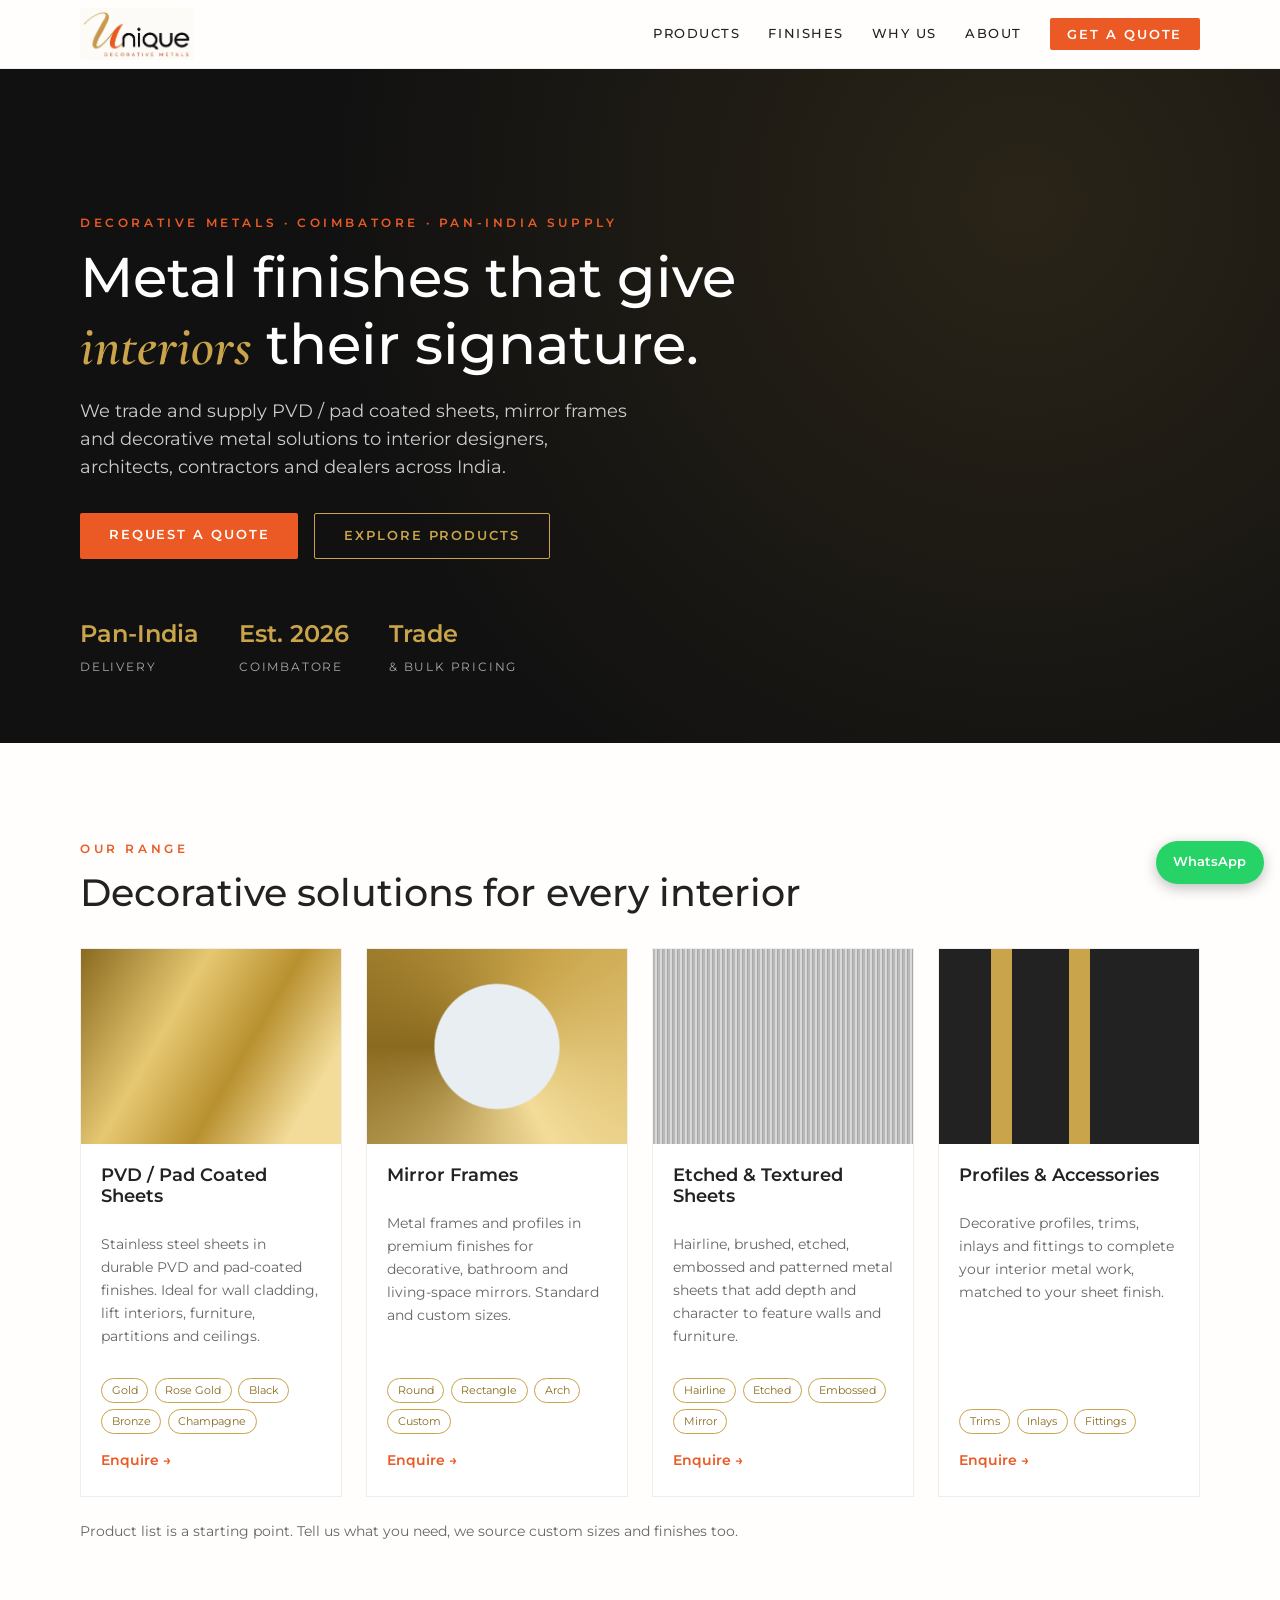
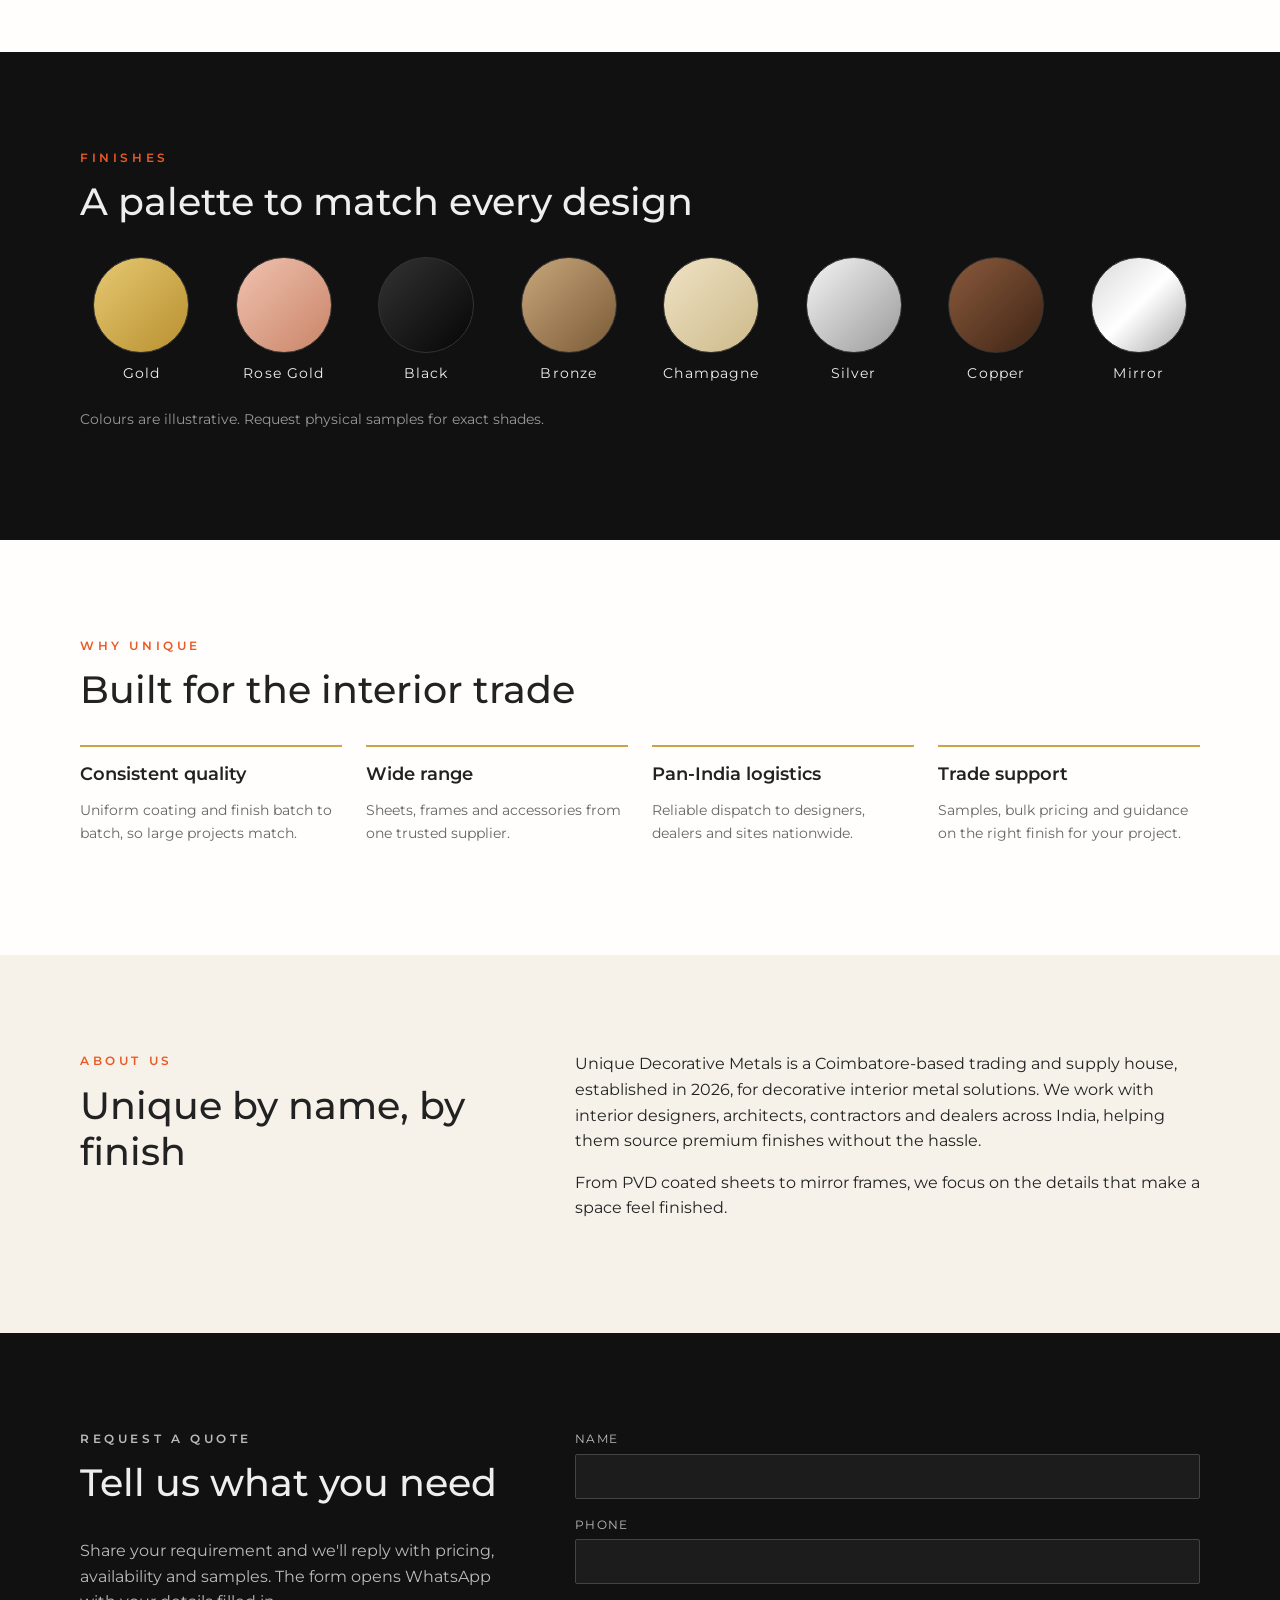
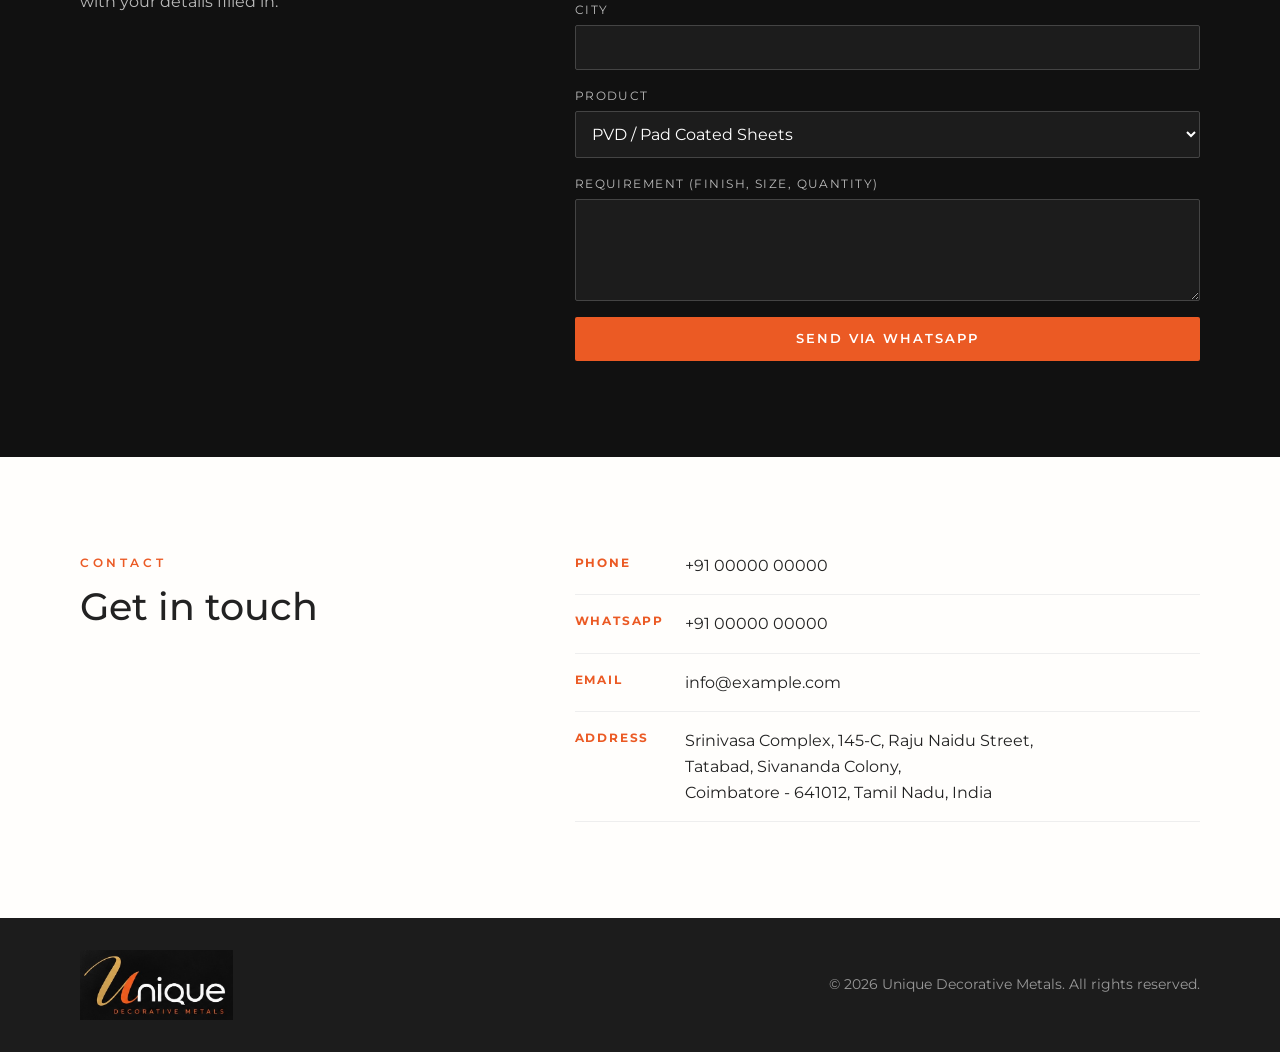
==== index.html @ f6d2cc9f "Add Unique Decorative Metals website (static HTML/CSS/JS) Brand-styled landing site with product cat" ====
<!doctype html>
<html lang="en">
<head>
<meta charset="utf-8">
<meta name="viewport" content="width=device-width, initial-scale=1">
<title>Unique Decorative Metals | PVD Coated Sheets, Mirror Frames &amp; Interior Metal Solutions</title>
<meta name="description" content="Unique Decorative Metals trades and supplies decorative interior metal solutions across India: PVD / pad coated stainless steel sheets, mirror frames and more for interior designers, architects and contractors.">
<link rel="preconnect" href="https://fonts.googleapis.com">
<link rel="preconnect" href="https://fonts.gstatic.com" crossorigin>
<link href="https://fonts.googleapis.com/css2?family=Montserrat:wght@400;500;600;700&family=Cormorant+Garamond:ital,wght@0,500;0,600;1,500&display=swap" rel="stylesheet">
<link rel="stylesheet" href="styles.css">
</head>
<body>

<header class="site-header">
  <div class="wrap nav">
    <a href="#top" class="brand" aria-label="Unique Decorative Metals home"><img src="assets/logo-light.jpg" alt="Unique Decorative Metals"></a>
    <button class="menu-btn" aria-label="Menu" aria-expanded="false" aria-controls="menu"><span></span><span></span><span></span></button>
    <nav id="menu" class="menu">
      <a href="#products">Products</a>
      <a href="#finishes">Finishes</a>
      <a href="#why">Why Us</a>
      <a href="#about">About</a>
      <a href="#contact" class="btn btn-sm">Get a Quote</a>
    </nav>
  </div>
</header>

<main id="top">
  <section class="hero">
    <div class="wrap hero-inner">
      <p class="eyebrow">Decorative Metals · Coimbatore · Pan-India Supply</p>
      <h1>Metal finishes that give <em>interiors</em> their signature.</h1>
      <p class="lead">We trade and supply PVD / pad coated sheets, mirror frames and decorative metal solutions to interior designers, architects, contractors and dealers across India.</p>
      <div class="cta-row">
        <a href="#enquiry" class="btn">Request a Quote</a>
        <a href="#products" class="btn btn-ghost">Explore Products</a>
      </div>
      <ul class="stats">
        <li><strong>Pan-India</strong><span>delivery</span></li>
        <li><strong>Est. 2026</strong><span>Coimbatore</span></li>
        <li><strong>Trade</strong><span>&amp; bulk pricing</span></li>
      </ul>
    </div>
  </section>

  <section id="products" class="section">
    <div class="wrap">
      <p class="eyebrow">Our Range</p>
      <h2>Decorative solutions for every interior</h2>
      <div class="grid cards">
        <article class="card">
          <div class="thumb t-gold" role="img" aria-label="Gold coated sheet"></div>
          <h3>PVD / Pad Coated Sheets</h3>
          <p>Stainless steel sheets in durable PVD and pad-coated finishes. Ideal for wall cladding, lift interiors, furniture, partitions and ceilings.</p>
          <ul class="tags"><li>Gold</li><li>Rose Gold</li><li>Black</li><li>Bronze</li><li>Champagne</li></ul>
          <a href="#enquiry" data-product="PVD / Pad Coated Sheets" class="link">Enquire →</a>
        </article>
        <article class="card">
          <div class="thumb t-mirror" role="img" aria-label="Mirror frame"></div>
          <h3>Mirror Frames</h3>
          <p>Metal frames and profiles in premium finishes for decorative, bathroom and living-space mirrors. Standard and custom sizes.</p>
          <ul class="tags"><li>Round</li><li>Rectangle</li><li>Arch</li><li>Custom</li></ul>
          <a href="#enquiry" data-product="Mirror Frames" class="link">Enquire →</a>
        </article>
        <article class="card">
          <div class="thumb t-brush" role="img" aria-label="Brushed metal"></div>
          <h3>Etched &amp; Textured Sheets</h3>
          <p>Hairline, brushed, etched, embossed and patterned metal sheets that add depth and character to feature walls and furniture.</p>
          <ul class="tags"><li>Hairline</li><li>Etched</li><li>Embossed</li><li>Mirror</li></ul>
          <a href="#enquiry" data-product="Etched & Textured Sheets" class="link">Enquire →</a>
        </article>
        <article class="card">
          <div class="thumb t-profile" role="img" aria-label="Decorative profiles"></div>
          <h3>Profiles &amp; Accessories</h3>
          <p>Decorative profiles, trims, inlays and fittings to complete your interior metal work, matched to your sheet finish.</p>
          <ul class="tags"><li>Trims</li><li>Inlays</li><li>Fittings</li></ul>
          <a href="#enquiry" data-product="Profiles & Accessories" class="link">Enquire →</a>
        </article>
      </div>
      <p class="note">Product list is a starting point. Tell us what you need, we source custom sizes and finishes too.</p>
    </div>
  </section>

  <section id="finishes" class="section dark">
    <div class="wrap">
      <p class="eyebrow">Finishes</p>
      <h2>A palette to match every design</h2>
      <div class="swatches">
        <div><i style="--c:linear-gradient(135deg,#e6c872,#b8902f)"></i>Gold</div>
        <div><i style="--c:linear-gradient(135deg,#f0c2b0,#c98467)"></i>Rose Gold</div>
        <div><i style="--c:linear-gradient(135deg,#333,#050505)"></i>Black</div>
        <div><i style="--c:linear-gradient(135deg,#c9a77c,#7a5a36)"></i>Bronze</div>
        <div><i style="--c:linear-gradient(135deg,#efe3c4,#cdb98a)"></i>Champagne</div>
        <div><i style="--c:linear-gradient(135deg,#f4f4f4,#9a9a9a)"></i>Silver</div>
        <div><i style="--c:linear-gradient(135deg,#8b5a3c,#3e2415)"></i>Copper</div>
        <div><i style="--c:linear-gradient(135deg,#d9d9d9,#fff,#a8a8a8)"></i>Mirror</div>
      </div>
      <p class="note">Colours are illustrative. Request physical samples for exact shades.</p>
    </div>
  </section>

  <section id="why" class="section">
    <div class="wrap">
      <p class="eyebrow">Why Unique</p>
      <h2>Built for the interior trade</h2>
      <div class="grid feats">
        <div><h3>Consistent quality</h3><p>Uniform coating and finish batch to batch, so large projects match.</p></div>
        <div><h3>Wide range</h3><p>Sheets, frames and accessories from one trusted supplier.</p></div>
        <div><h3>Pan-India logistics</h3><p>Reliable dispatch to designers, dealers and sites nationwide.</p></div>
        <div><h3>Trade support</h3><p>Samples, bulk pricing and guidance on the right finish for your project.</p></div>
      </div>
    </div>
  </section>

  <section id="about" class="section alt">
    <div class="wrap about">
      <div>
        <p class="eyebrow">About Us</p>
        <h2>Unique by name, by finish</h2>
      </div>
      <div>
        <p>Unique Decorative Metals is a Coimbatore-based trading and supply house, established in 2026, for decorative interior metal solutions. We work with interior designers, architects, contractors and dealers across India, helping them source premium finishes without the hassle.</p>
        <p>From PVD coated sheets to mirror frames, we focus on the details that make a space feel finished.</p>
      </div>
    </div>
  </section>

  <section id="enquiry" class="section dark">
    <div class="wrap enquiry">
      <div>
        <p class="eyebrow">Request a Quote</p>
        <h2>Tell us what you need</h2>
        <p>Share your requirement and we'll reply with pricing, availability and samples. The form opens WhatsApp with your details filled in.</p>
      </div>
      <form id="enquiry-form" novalidate>
        <label>Name<input name="name" required autocomplete="name"></label>
        <label>Phone<input name="phone" type="tel" required autocomplete="tel"></label>
        <label>City<input name="city" autocomplete="address-level2"></label>
        <label>Product
          <select name="product">
            <option>PVD / Pad Coated Sheets</option>
            <option>Mirror Frames</option>
            <option>Etched &amp; Textured Sheets</option>
            <option>Profiles &amp; Accessories</option>
            <option>Other</option>
          </select>
        </label>
        <label>Requirement (finish, size, quantity)<textarea name="msg" rows="4"></textarea></label>
        <button class="btn" type="submit">Send via WhatsApp</button>
        <p class="form-err" role="alert" hidden>Please enter your name and phone.</p>
      </form>
    </div>
  </section>

  <section id="contact" class="section">
    <div class="wrap contact">
      <div>
        <p class="eyebrow">Contact</p>
        <h2>Get in touch</h2>
      </div>
      <ul>
        <li><b>Phone</b><a href="tel:+910000000000">+91 00000 00000</a></li>
        <li><b>WhatsApp</b><a href="https://wa.me/910000000000">+91 00000 00000</a></li>
        <li><b>Email</b><a href="mailto:info@example.com">info@example.com</a></li>
        <li><b>Address</b><address>Srinivasa Complex, 145-C, Raju Naidu Street,<br>Tatabad, Sivananda Colony,<br>Coimbatore - 641012, Tamil Nadu, India</address></li>
      </ul>
    </div>
  </section>
</main>

<footer class="site-footer">
  <div class="wrap foot">
    <img src="assets/logo-dark.jpg" alt="Unique Decorative Metals">
    <p>© <span id="yr">2026</span> Unique Decorative Metals. All rights reserved.</p>
  </div>
</footer>

<a class="wa-float" href="https://wa.me/910000000000" aria-label="Chat on WhatsApp">WhatsApp</a>
<script src="script.js"></script>
</body>
</html>
---- styles.css ----
:root{--gold:#c9a44a;--orange:#eb5a24;--dark:#111;--white:#fff;--ink:#222;--muted:#666;--bg:#fffefc;--alt:#f6f2ea;--font:'Montserrat',system-ui,sans-serif}
*{box-sizing:border-box}
html{scroll-behavior:smooth;scroll-padding-top:80px}
body{margin:0;font-family:var(--font);color:var(--ink);background:var(--bg);line-height:1.6}
img{max-width:100%;display:block}
a{color:inherit}
.wrap{width:min(1120px,100% - 32px);margin-inline:auto}
.eyebrow{font-size:.75rem;letter-spacing:.3em;text-transform:uppercase;color:var(--orange);font-weight:600;margin:0 0 .75rem}
h1,h2,h3{line-height:1.2;margin:0 0 .75rem}
h1{font-size:clamp(2rem,5vw,3.5rem);font-weight:500}
h1 em{font-family:'Cormorant Garamond',serif;font-style:italic;color:var(--gold);font-weight:600}
h2{font-size:clamp(1.6rem,3.5vw,2.4rem);font-weight:500;margin-bottom:2rem}
h3{font-size:1.1rem;font-weight:600}
.section{padding:clamp(3rem,8vw,6rem) 0}
.section.alt{background:var(--alt)}
.section.dark{background:var(--dark);color:#eee}
.note{font-size:.85rem;color:var(--muted);margin-top:1.5rem}
.dark .note{color:#999}

.site-header{position:sticky;top:0;z-index:20;background:rgba(255,254,252,.96);backdrop-filter:blur(8px);border-bottom:1px solid #eee}
.nav{display:flex;align-items:center;justify-content:space-between;height:68px}
.brand img{height:52px;width:auto;mix-blend-mode:multiply}
.menu{display:flex;gap:1.75rem;align-items:center;font-size:.8rem;letter-spacing:.12em;text-transform:uppercase;font-weight:500}
.menu a{text-decoration:none}
.menu a:not(.btn):hover{color:var(--orange)}
.menu-btn{display:none;background:none;border:0;padding:8px;cursor:pointer}
.menu-btn span{display:block;width:24px;height:2px;background:var(--dark);margin:5px 0}

.btn{display:inline-block;background:var(--orange);color:#fff;padding:.9rem 1.8rem;border:0;border-radius:2px;font:600 .8rem var(--font);letter-spacing:.15em;text-transform:uppercase;text-decoration:none;cursor:pointer;transition:background .2s}
.btn:hover{background:#c94a18}
.btn-sm{padding:.55rem 1.1rem}
.btn-ghost{background:transparent;border:1px solid var(--gold);color:var(--gold)}
.btn-ghost:hover{background:var(--gold);color:var(--dark)}
.link{color:var(--orange);font-weight:600;font-size:.85rem;text-decoration:none}

.hero{background:radial-gradient(circle at 80% 20%,#2a2418,#111 60%);color:#fff;padding:clamp(4rem,12vw,9rem) 0 4rem}
.hero-inner{max-width:760px;margin-left:max(16px,calc((100% - 1120px)/2))}
.lead{font-size:1.1rem;color:#ccc;max-width:560px;margin:1rem 0 2rem}
.cta-row{display:flex;gap:1rem;flex-wrap:wrap}
.stats{list-style:none;padding:0;margin:3.5rem 0 0;display:flex;gap:2.5rem;flex-wrap:wrap}
.stats strong{display:block;font-size:1.5rem;color:var(--gold);font-weight:600}
.stats span{font-size:.75rem;letter-spacing:.15em;text-transform:uppercase;color:#aaa}

.grid{display:grid;gap:1.5rem}
.cards{grid-template-columns:repeat(auto-fit,minmax(240px,1fr))}
.card{background:#fff;border:1px solid #eee;display:flex;flex-direction:column;padding-bottom:1.5rem;transition:box-shadow .2s,transform .2s}
.card:hover{box-shadow:0 12px 30px rgba(0,0,0,.08);transform:translateY(-3px)}
.card h3,.card p,.card .tags,.card .link{margin-inline:1.25rem}
.card p{font-size:.9rem;color:var(--muted);flex:1}
.thumb{aspect-ratio:4/3;margin-bottom:1.25rem}
.t-gold{background:linear-gradient(120deg,#8a6a1f,#e6c872 35%,#b8902f 60%,#f3dc99 85%)}
.t-mirror{background:radial-gradient(circle at 50% 50%,#e8eef2 0 38%,transparent 39%),conic-gradient(from 30deg,#c9a44a,#f3dc99,#8a6a1f,#c9a44a)}
.t-brush{background:repeating-linear-gradient(90deg,#b9b9b9 0 2px,#d8d8d8 2px 4px,#a8a8a8 4px 5px)}
.t-profile{background:linear-gradient(90deg,#222 0 20%,#c9a44a 20% 28%,#222 28% 50%,#c9a44a 50% 58%,#222 58%)}
.tags{list-style:none;padding:0;display:flex;flex-wrap:wrap;gap:.4rem;margin-bottom:1rem}
.tags li{font-size:.7rem;border:1px solid var(--gold);color:#8a6a1f;padding:.15rem .6rem;border-radius:99px}

.swatches{display:grid;grid-template-columns:repeat(auto-fit,minmax(110px,1fr));gap:1.25rem;text-align:center;font-size:.85rem;letter-spacing:.08em}
.swatches i{display:block;aspect-ratio:1;border-radius:50%;background:var(--c);margin:0 auto .6rem;max-width:96px;border:1px solid #333}

.feats{grid-template-columns:repeat(auto-fit,minmax(220px,1fr))}
.feats div{border-top:2px solid var(--gold);padding-top:1rem}
.feats p{color:var(--muted);font-size:.9rem}

.about,.enquiry,.contact{display:grid;grid-template-columns:1fr 1.4fr;gap:3rem;align-items:start}
.about p{margin-top:0}
.enquiry p{color:#bbb}
form{display:grid;gap:1rem}
label{display:grid;gap:.35rem;font-size:.75rem;letter-spacing:.12em;text-transform:uppercase;color:#bbb}
input,select,textarea{font:400 1rem var(--font);padding:.75rem;background:#1c1c1c;border:1px solid #444;color:#fff;border-radius:2px;width:100%}
input:focus,select:focus,textarea:focus{outline:2px solid var(--gold);outline-offset:1px}
.form-err{color:#ff8a65;margin:0;font-size:.85rem}
.contact ul{list-style:none;padding:0;margin:0;display:grid;gap:1rem}
.contact li{display:grid;grid-template-columns:110px 1fr;border-bottom:1px solid #eee;padding-bottom:1rem}
.contact b{font-size:.75rem;letter-spacing:.15em;text-transform:uppercase;color:var(--orange)}
.contact a{text-decoration:none}

.site-footer{background:#1c1c1c;color:#999;padding:2rem 0;font-size:.85rem}
.foot{display:flex;align-items:center;justify-content:space-between;gap:1rem;flex-wrap:wrap}
.foot img{height:70px;width:auto}
.wa-float{position:fixed;right:16px;bottom:16px;background:#25d366;color:#fff;padding:.7rem 1.1rem;border-radius:99px;font-weight:600;font-size:.8rem;text-decoration:none;box-shadow:0 4px 14px rgba(0,0,0,.25);z-index:30}

@media(max-width:800px){
  .menu-btn{display:block}
  .menu{display:none;position:absolute;top:68px;left:0;right:0;background:#fffefc;flex-direction:column;padding:1.5rem;gap:1.25rem;border-bottom:1px solid #eee}
  .menu.open{display:flex}
  .about,.enquiry,.contact{grid-template-columns:1fr;gap:1.5rem}
  .hero-inner{margin-left:auto}
}

address{font-style:normal}
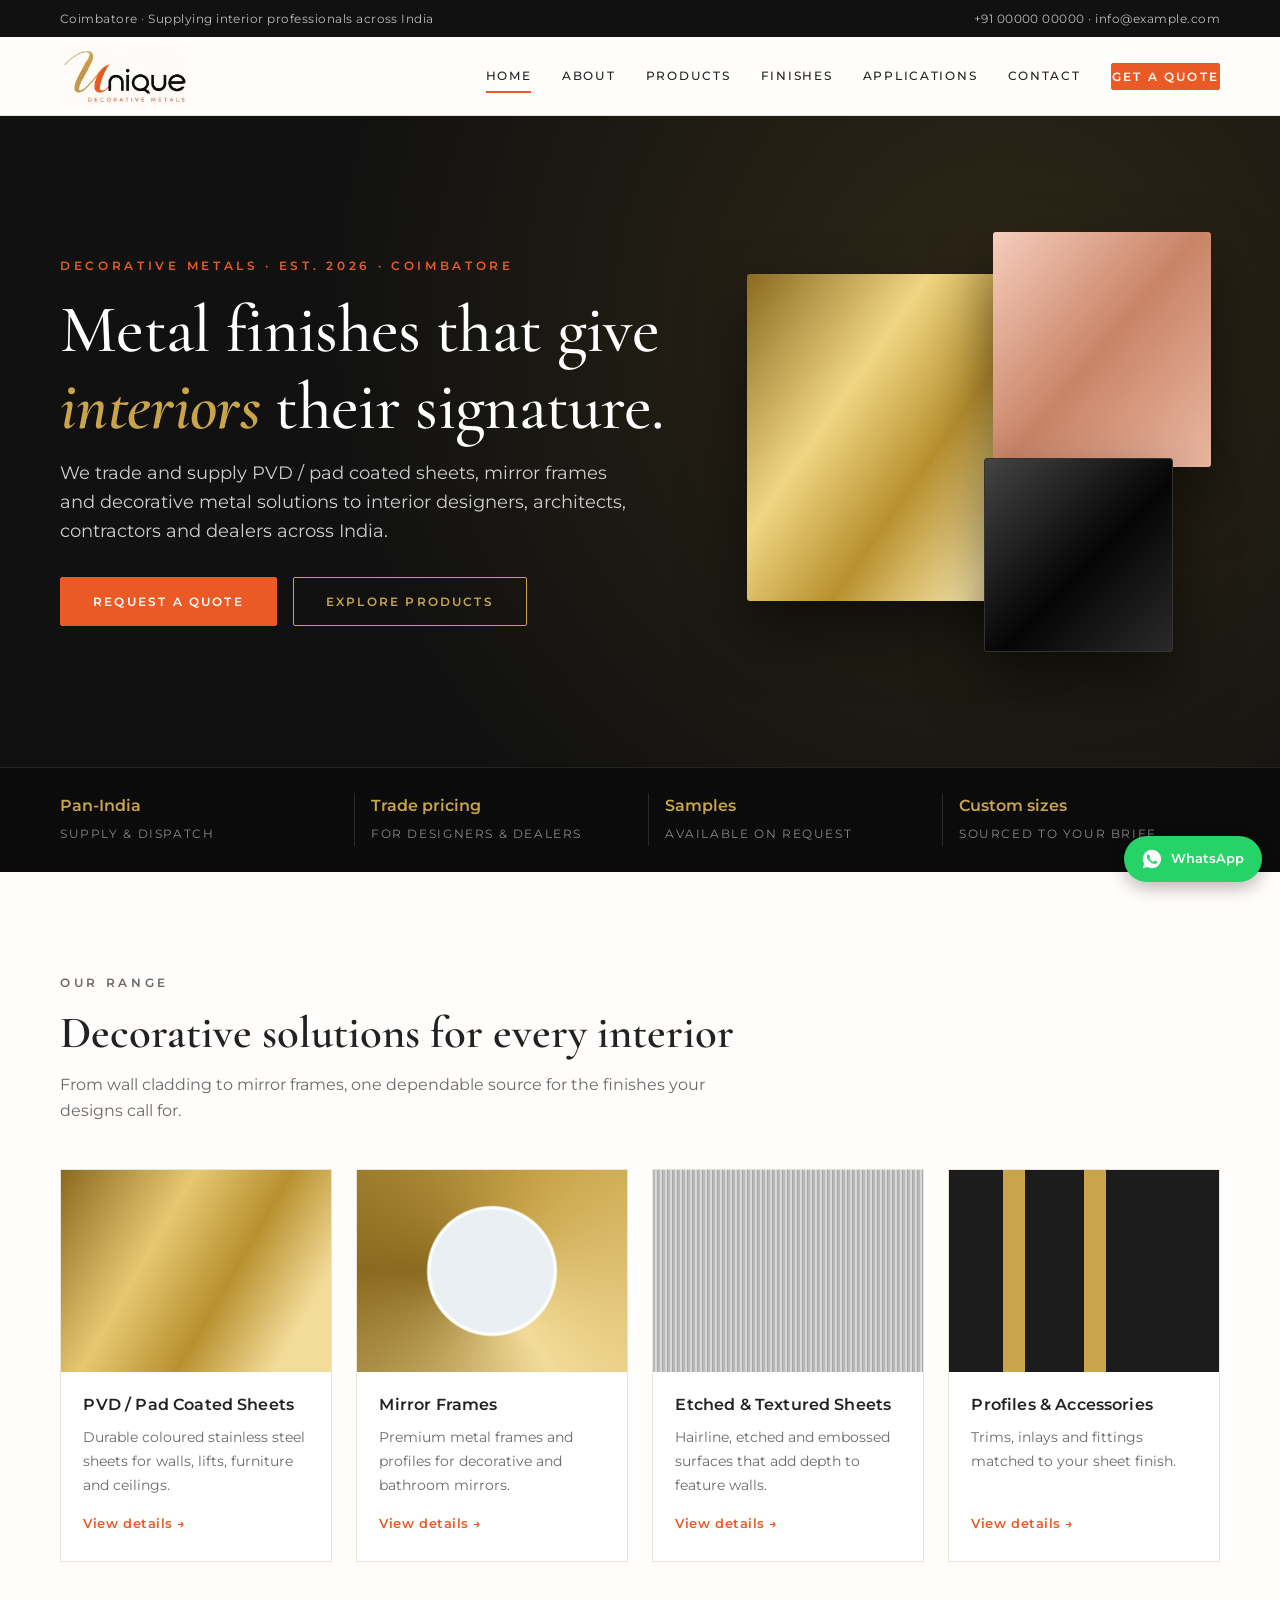
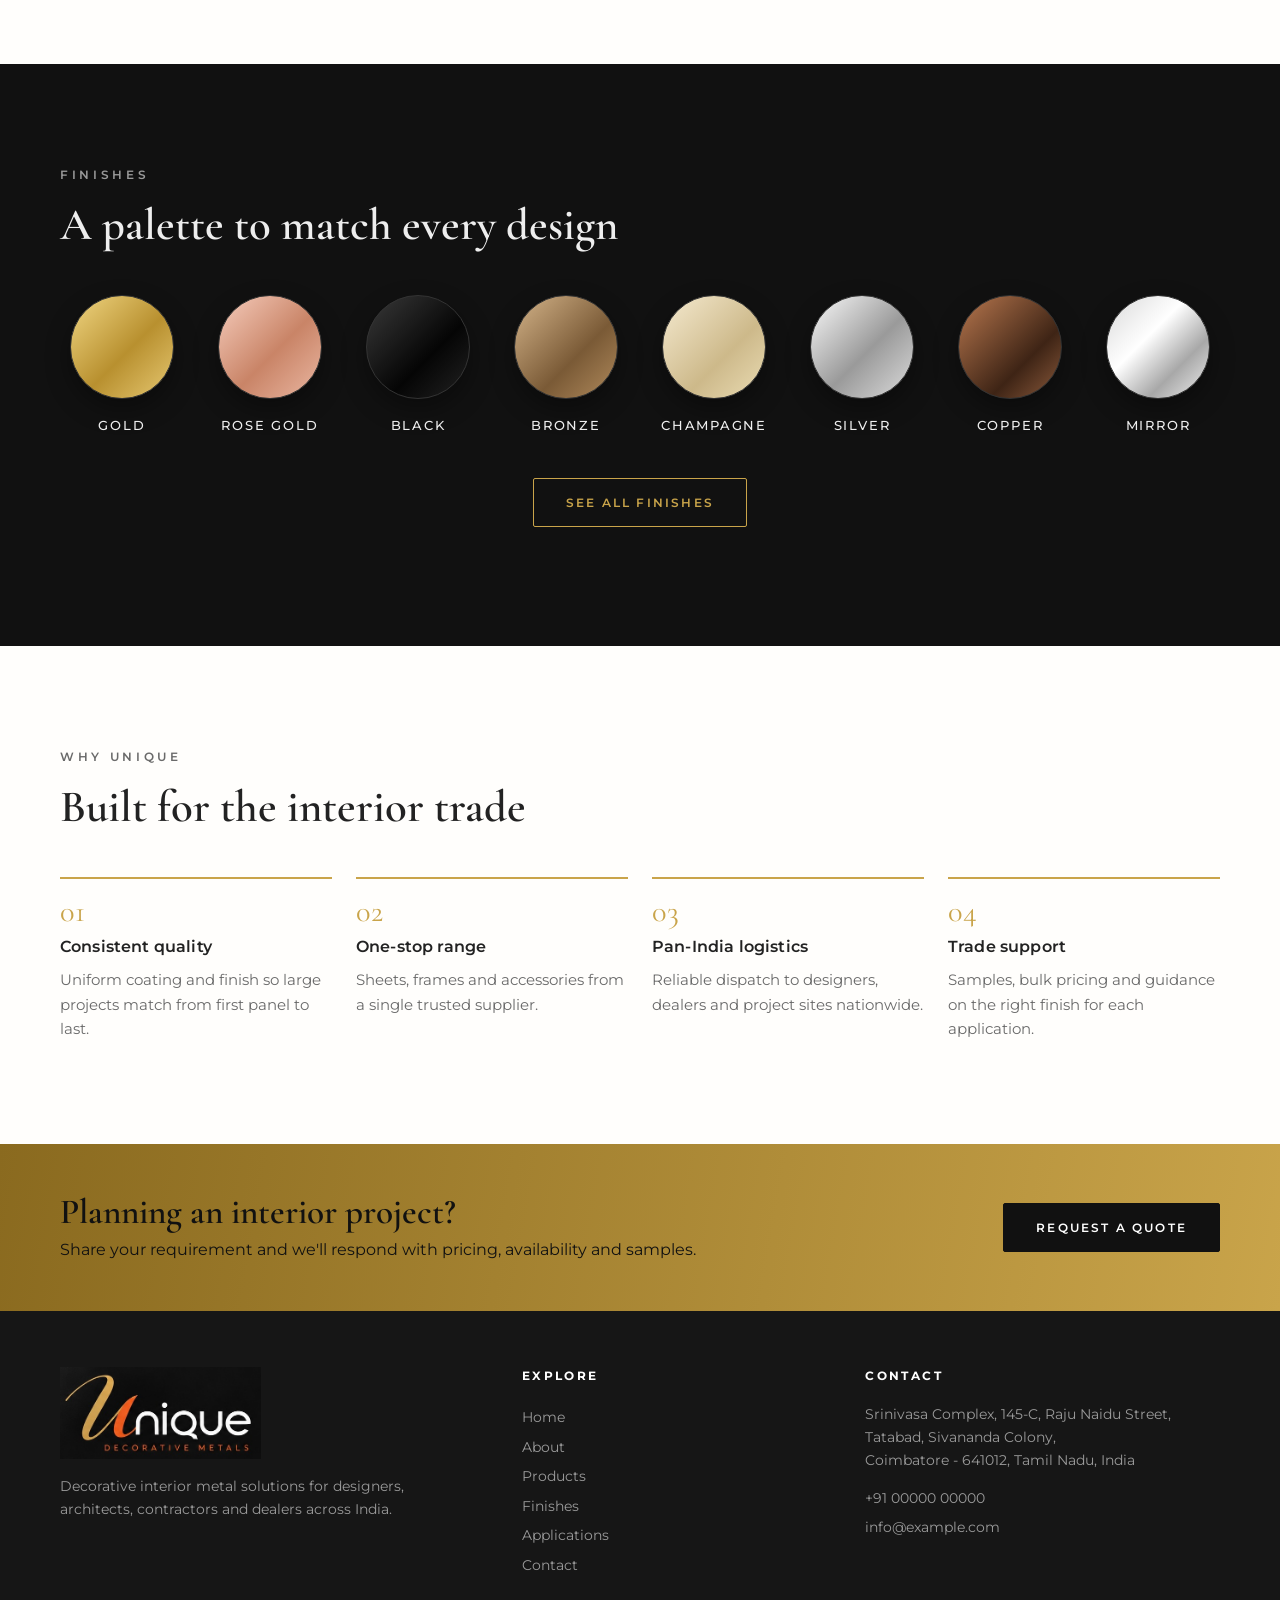
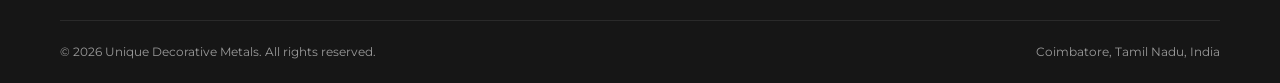
==== commit e15f43be: "Expand to six-page site: Home, About, Products, Finishes, Applications, Contact Shared design system" ====
--- a/index.html
+++ b/index.html
@@ -3,180 +3,71 @@
 <head>
 <meta charset="utf-8">
 <meta name="viewport" content="width=device-width, initial-scale=1">
-<title>Unique Decorative Metals | PVD Coated Sheets, Mirror Frames &amp; Interior Metal Solutions</title>
-<meta name="description" content="Unique Decorative Metals trades and supplies decorative interior metal solutions across India: PVD / pad coated stainless steel sheets, mirror frames and more for interior designers, architects and contractors.">
-<link rel="preconnect" href="https://fonts.googleapis.com">
-<link rel="preconnect" href="https://fonts.gstatic.com" crossorigin>
-<link href="https://fonts.googleapis.com/css2?family=Montserrat:wght@400;500;600;700&family=Cormorant+Garamond:ital,wght@0,500;0,600;1,500&display=swap" rel="stylesheet">
+<title>Unique Decorative Metals | PVD Coated Sheets, Mirror Frames, Interior Metals</title>
+<meta name="description" content="PVD / pad coated sheets, mirror frames and decorative interior metal solutions supplied across India from Coimbatore.">
+<meta name="theme-color" content="#111111">
+<link rel="canonical" href="https://techoholic1410.github.io/unique-metals-website/">
+<meta property="og:title" content="Unique Decorative Metals | PVD Coated Sheets, Mirror Frames, Interior Metals"><meta property="og:description" content="PVD / pad coated sheets, mirror frames and decorative interior metal solutions supplied across India from Coimbatore."><meta property="og:type" content="website"><meta property="og:image" content="https://techoholic1410.github.io/unique-metals-website/assets/logo-light.jpg">
+<link rel="icon" href="assets/favicon.svg" type="image/svg+xml">
+<link rel="preconnect" href="https://fonts.googleapis.com"><link rel="preconnect" href="https://fonts.gstatic.com" crossorigin>
+<link href="https://fonts.googleapis.com/css2?family=Montserrat:wght@400;500;600;700&family=Cormorant+Garamond:ital,wght@0,500;0,600;0,700;1,500;1,600&display=swap" rel="stylesheet">
 <link rel="stylesheet" href="styles.css">
+<script type="application/ld+json">{"@context":"https://schema.org","@type":"LocalBusiness","name":"Unique Decorative Metals","url":"https://techoholic1410.github.io/unique-metals-website/","foundingDate":"2026","description":"Trader and supplier of decorative interior metal solutions across India.","address":{"@type":"PostalAddress","streetAddress":"Srinivasa Complex, 145-C, Raju Naidu Street, Tatabad, Sivananda Colony","addressLocality":"Coimbatore","addressRegion":"Tamil Nadu","postalCode":"641012","addressCountry":"IN"}}</script>
 </head>
 <body>
+<a class="skip" href="#main">Skip to content</a>
+<div class="topbar"><div class="wrap"><span>Coimbatore · Supplying interior professionals across India</span><span><a href="tel:+910000000000">+91 00000 00000</a> · <a href="mailto:info@example.com">info@example.com</a></span></div></div>
+<header class="site-header"><div class="wrap nav">
+<a href="index.html" class="brand" aria-label="Unique Decorative Metals home"><img src="assets/logo-light.jpg" alt="Unique Decorative Metals" width="140" height="64"></a>
+<button class="menu-btn" aria-label="Menu" aria-expanded="false" aria-controls="menu"><span></span><span></span><span></span></button>
+<nav id="menu" class="menu" aria-label="Main"><a href="index.html" aria-current="page">Home</a><a href="about.html">About</a><a href="products.html">Products</a><a href="finishes.html">Finishes</a><a href="applications.html">Applications</a><a href="contact.html">Contact</a><a href="contact.html#enquiry" class="btn btn-sm">Get a Quote</a></nav>
+</div></header>
+<main id="main">
 
-<header class="site-header">
-  <div class="wrap nav">
-    <a href="#top" class="brand" aria-label="Unique Decorative Metals home"><img src="assets/logo-light.jpg" alt="Unique Decorative Metals"></a>
-    <button class="menu-btn" aria-label="Menu" aria-expanded="false" aria-controls="menu"><span></span><span></span><span></span></button>
-    <nav id="menu" class="menu">
-      <a href="#products">Products</a>
-      <a href="#finishes">Finishes</a>
-      <a href="#why">Why Us</a>
-      <a href="#about">About</a>
-      <a href="#contact" class="btn btn-sm">Get a Quote</a>
-    </nav>
-  </div>
-</header>
+<section class="hero"><div class="wrap hero-grid">
+<div><p class="eyebrow">Decorative Metals · Est. 2026 · Coimbatore</p>
+<h1>Metal finishes that give <em>interiors</em> their signature.</h1>
+<p class="lead">We trade and supply PVD / pad coated sheets, mirror frames and decorative metal solutions to interior designers, architects, contractors and dealers across India.</p>
+<div class="cta-row"><a href="contact.html#enquiry" class="btn">Request a Quote</a><a href="products.html" class="btn btn-ghost">Explore Products</a></div></div>
+<div class="hero-art" aria-hidden="true"><div class="panel p1"></div><div class="panel p2"></div><div class="panel p3"></div></div>
+</div></section>
 
-<main id="top">
-  <section class="hero">
-    <div class="wrap hero-inner">
-      <p class="eyebrow">Decorative Metals · Coimbatore · Pan-India Supply</p>
-      <h1>Metal finishes that give <em>interiors</em> their signature.</h1>
-      <p class="lead">We trade and supply PVD / pad coated sheets, mirror frames and decorative metal solutions to interior designers, architects, contractors and dealers across India.</p>
-      <div class="cta-row">
-        <a href="#enquiry" class="btn">Request a Quote</a>
-        <a href="#products" class="btn btn-ghost">Explore Products</a>
-      </div>
-      <ul class="stats">
-        <li><strong>Pan-India</strong><span>delivery</span></li>
-        <li><strong>Est. 2026</strong><span>Coimbatore</span></li>
-        <li><strong>Trade</strong><span>&amp; bulk pricing</span></li>
-      </ul>
-    </div>
-  </section>
+<section class="trust"><div class="wrap trust-grid">
+<div><b>Pan-India</b><span>Supply &amp; dispatch</span></div><div><b>Trade pricing</b><span>For designers &amp; dealers</span></div>
+<div><b>Samples</b><span>Available on request</span></div><div><b>Custom sizes</b><span>Sourced to your brief</span></div></div></section>
 
-  <section id="products" class="section">
-    <div class="wrap">
-      <p class="eyebrow">Our Range</p>
-      <h2>Decorative solutions for every interior</h2>
-      <div class="grid cards">
-        <article class="card">
-          <div class="thumb t-gold" role="img" aria-label="Gold coated sheet"></div>
-          <h3>PVD / Pad Coated Sheets</h3>
-          <p>Stainless steel sheets in durable PVD and pad-coated finishes. Ideal for wall cladding, lift interiors, furniture, partitions and ceilings.</p>
-          <ul class="tags"><li>Gold</li><li>Rose Gold</li><li>Black</li><li>Bronze</li><li>Champagne</li></ul>
-          <a href="#enquiry" data-product="PVD / Pad Coated Sheets" class="link">Enquire →</a>
-        </article>
-        <article class="card">
-          <div class="thumb t-mirror" role="img" aria-label="Mirror frame"></div>
-          <h3>Mirror Frames</h3>
-          <p>Metal frames and profiles in premium finishes for decorative, bathroom and living-space mirrors. Standard and custom sizes.</p>
-          <ul class="tags"><li>Round</li><li>Rectangle</li><li>Arch</li><li>Custom</li></ul>
-          <a href="#enquiry" data-product="Mirror Frames" class="link">Enquire →</a>
-        </article>
-        <article class="card">
-          <div class="thumb t-brush" role="img" aria-label="Brushed metal"></div>
-          <h3>Etched &amp; Textured Sheets</h3>
-          <p>Hairline, brushed, etched, embossed and patterned metal sheets that add depth and character to feature walls and furniture.</p>
-          <ul class="tags"><li>Hairline</li><li>Etched</li><li>Embossed</li><li>Mirror</li></ul>
-          <a href="#enquiry" data-product="Etched & Textured Sheets" class="link">Enquire →</a>
-        </article>
-        <article class="card">
-          <div class="thumb t-profile" role="img" aria-label="Decorative profiles"></div>
-          <h3>Profiles &amp; Accessories</h3>
-          <p>Decorative profiles, trims, inlays and fittings to complete your interior metal work, matched to your sheet finish.</p>
-          <ul class="tags"><li>Trims</li><li>Inlays</li><li>Fittings</li></ul>
-          <a href="#enquiry" data-product="Profiles & Accessories" class="link">Enquire →</a>
-        </article>
-      </div>
-      <p class="note">Product list is a starting point. Tell us what you need, we source custom sizes and finishes too.</p>
-    </div>
-  </section>
+<section class="section"><div class="wrap">
+<div class="sec-head"><p class="eyebrow">Our Range</p><h2>Decorative solutions for every interior</h2><p>From wall cladding to mirror frames, one dependable source for the finishes your designs call for.</p></div>
+<div class="grid cards">
+<article class="card"><div class="thumb t-gold" role="img" aria-label="Gold PVD coated sheet"></div><div class="card-body"><h3>PVD / Pad Coated Sheets</h3><p>Durable coloured stainless steel sheets for walls, lifts, furniture and ceilings.</p><a class="link" href="products.html#sheets">View details →</a></div></article>
+<article class="card"><div class="thumb t-mirror" role="img" aria-label="Metal mirror frame"></div><div class="card-body"><h3>Mirror Frames</h3><p>Premium metal frames and profiles for decorative and bathroom mirrors.</p><a class="link" href="products.html#frames">View details →</a></div></article>
+<article class="card"><div class="thumb t-brush" role="img" aria-label="Brushed metal texture"></div><div class="card-body"><h3>Etched &amp; Textured Sheets</h3><p>Hairline, etched and embossed surfaces that add depth to feature walls.</p><a class="link" href="products.html#textured">View details →</a></div></article>
+<article class="card"><div class="thumb t-profile" role="img" aria-label="Decorative profiles"></div><div class="card-body"><h3>Profiles &amp; Accessories</h3><p>Trims, inlays and fittings matched to your sheet finish.</p><a class="link" href="products.html#profiles">View details →</a></div></article>
+</div></div></section>
 
-  <section id="finishes" class="section dark">
-    <div class="wrap">
-      <p class="eyebrow">Finishes</p>
-      <h2>A palette to match every design</h2>
-      <div class="swatches">
-        <div><i style="--c:linear-gradient(135deg,#e6c872,#b8902f)"></i>Gold</div>
-        <div><i style="--c:linear-gradient(135deg,#f0c2b0,#c98467)"></i>Rose Gold</div>
-        <div><i style="--c:linear-gradient(135deg,#333,#050505)"></i>Black</div>
-        <div><i style="--c:linear-gradient(135deg,#c9a77c,#7a5a36)"></i>Bronze</div>
-        <div><i style="--c:linear-gradient(135deg,#efe3c4,#cdb98a)"></i>Champagne</div>
-        <div><i style="--c:linear-gradient(135deg,#f4f4f4,#9a9a9a)"></i>Silver</div>
-        <div><i style="--c:linear-gradient(135deg,#8b5a3c,#3e2415)"></i>Copper</div>
-        <div><i style="--c:linear-gradient(135deg,#d9d9d9,#fff,#a8a8a8)"></i>Mirror</div>
-      </div>
-      <p class="note">Colours are illustrative. Request physical samples for exact shades.</p>
-    </div>
-  </section>
+<section class="section dark"><div class="wrap">
+<div class="sec-head"><p class="eyebrow">Finishes</p><h2>A palette to match every design</h2></div>
+<div class="swatches"><div class="sw"><i style="--c:linear-gradient(135deg,#f0d683,#b8902f 55%,#e6c872)"></i><b>Gold</b></div><div class="sw"><i style="--c:linear-gradient(135deg,#f6cdbd,#c98467 55%,#eab7a2)"></i><b>Rose Gold</b></div><div class="sw"><i style="--c:linear-gradient(135deg,#3a3a3a,#050505 60%,#222)"></i><b>Black</b></div><div class="sw"><i style="--c:linear-gradient(135deg,#d4b48a,#7a5a36 60%,#b08a5c)"></i><b>Bronze</b></div><div class="sw"><i style="--c:linear-gradient(135deg,#f5ead0,#cdb98a 60%,#eadcb4)"></i><b>Champagne</b></div><div class="sw"><i style="--c:linear-gradient(135deg,#fafafa,#9a9a9a 55%,#dcdcdc)"></i><b>Silver</b></div><div class="sw"><i style="--c:linear-gradient(135deg,#b9784f,#3e2415 65%,#8b5a3c)"></i><b>Copper</b></div><div class="sw"><i style="--c:linear-gradient(135deg,#d9d9d9,#fff 40%,#a8a8a8 70%,#efefef)"></i><b>Mirror</b></div></div>
+<p class="center"><a class="btn btn-ghost" href="finishes.html">See all finishes</a></p>
+</div></section>
 
-  <section id="why" class="section">
-    <div class="wrap">
-      <p class="eyebrow">Why Unique</p>
-      <h2>Built for the interior trade</h2>
-      <div class="grid feats">
-        <div><h3>Consistent quality</h3><p>Uniform coating and finish batch to batch, so large projects match.</p></div>
-        <div><h3>Wide range</h3><p>Sheets, frames and accessories from one trusted supplier.</p></div>
-        <div><h3>Pan-India logistics</h3><p>Reliable dispatch to designers, dealers and sites nationwide.</p></div>
-        <div><h3>Trade support</h3><p>Samples, bulk pricing and guidance on the right finish for your project.</p></div>
-      </div>
-    </div>
-  </section>
+<section class="section"><div class="wrap">
+<div class="sec-head"><p class="eyebrow">Why Unique</p><h2>Built for the interior trade</h2></div>
+<div class="grid feats">
+<div class="feat"><span class="num">01</span><h3>Consistent quality</h3><p>Uniform coating and finish so large projects match from first panel to last.</p></div>
+<div class="feat"><span class="num">02</span><h3>One-stop range</h3><p>Sheets, frames and accessories from a single trusted supplier.</p></div>
+<div class="feat"><span class="num">03</span><h3>Pan-India logistics</h3><p>Reliable dispatch to designers, dealers and project sites nationwide.</p></div>
+<div class="feat"><span class="num">04</span><h3>Trade support</h3><p>Samples, bulk pricing and guidance on the right finish for each application.</p></div>
+</div></div></section>
 
-  <section id="about" class="section alt">
-    <div class="wrap about">
-      <div>
-        <p class="eyebrow">About Us</p>
-        <h2>Unique by name, by finish</h2>
-      </div>
-      <div>
-        <p>Unique Decorative Metals is a Coimbatore-based trading and supply house, established in 2026, for decorative interior metal solutions. We work with interior designers, architects, contractors and dealers across India, helping them source premium finishes without the hassle.</p>
-        <p>From PVD coated sheets to mirror frames, we focus on the details that make a space feel finished.</p>
-      </div>
-    </div>
-  </section>
-
-  <section id="enquiry" class="section dark">
-    <div class="wrap enquiry">
-      <div>
-        <p class="eyebrow">Request a Quote</p>
-        <h2>Tell us what you need</h2>
-        <p>Share your requirement and we'll reply with pricing, availability and samples. The form opens WhatsApp with your details filled in.</p>
-      </div>
-      <form id="enquiry-form" novalidate>
-        <label>Name<input name="name" required autocomplete="name"></label>
-        <label>Phone<input name="phone" type="tel" required autocomplete="tel"></label>
-        <label>City<input name="city" autocomplete="address-level2"></label>
-        <label>Product
-          <select name="product">
-            <option>PVD / Pad Coated Sheets</option>
-            <option>Mirror Frames</option>
-            <option>Etched &amp; Textured Sheets</option>
-            <option>Profiles &amp; Accessories</option>
-            <option>Other</option>
-          </select>
-        </label>
-        <label>Requirement (finish, size, quantity)<textarea name="msg" rows="4"></textarea></label>
-        <button class="btn" type="submit">Send via WhatsApp</button>
-        <p class="form-err" role="alert" hidden>Please enter your name and phone.</p>
-      </form>
-    </div>
-  </section>
-
-  <section id="contact" class="section">
-    <div class="wrap contact">
-      <div>
-        <p class="eyebrow">Contact</p>
-        <h2>Get in touch</h2>
-      </div>
-      <ul>
-        <li><b>Phone</b><a href="tel:+910000000000">+91 00000 00000</a></li>
-        <li><b>WhatsApp</b><a href="https://wa.me/910000000000">+91 00000 00000</a></li>
-        <li><b>Email</b><a href="mailto:info@example.com">info@example.com</a></li>
-        <li><b>Address</b><address>Srinivasa Complex, 145-C, Raju Naidu Street,<br>Tatabad, Sivananda Colony,<br>Coimbatore - 641012, Tamil Nadu, India</address></li>
-      </ul>
-    </div>
-  </section>
 </main>
-
-<footer class="site-footer">
-  <div class="wrap foot">
-    <img src="assets/logo-dark.jpg" alt="Unique Decorative Metals">
-    <p>© <span id="yr">2026</span> Unique Decorative Metals. All rights reserved.</p>
-  </div>
-</footer>
-
-<a class="wa-float" href="https://wa.me/910000000000" aria-label="Chat on WhatsApp">WhatsApp</a>
+<section class="cta-band"><div class="wrap"><div><h2>Planning an interior project?</h2><p>Share your requirement and we'll respond with pricing, availability and samples.</p></div><a class="btn" href="contact.html#enquiry">Request a Quote</a></div></section>
+<footer class="site-footer"><div class="wrap foot-grid">
+<div><img src="assets/logo-dark.jpg" alt="Unique Decorative Metals" width="200" height="92"><p>Decorative interior metal solutions for designers, architects, contractors and dealers across India.</p></div>
+<div><h4>Explore</h4><a href="index.html">Home</a><a href="about.html">About</a><a href="products.html">Products</a><a href="finishes.html">Finishes</a><a href="applications.html">Applications</a><a href="contact.html">Contact</a></div>
+<div><h4>Contact</h4><address>Srinivasa Complex, 145-C, Raju Naidu Street,<br>Tatabad, Sivananda Colony,<br>Coimbatore - 641012, Tamil Nadu, India</address><a href="tel:+910000000000">+91 00000 00000</a><a href="mailto:info@example.com">info@example.com</a></div>
+</div><div class="wrap legal"><span>© <span id="yr">2026</span> Unique Decorative Metals. All rights reserved.</span><span>Coimbatore, Tamil Nadu, India</span></div></footer>
+<a class="wa-float" href="https://wa.me/910000000000" aria-label="Chat on WhatsApp" target="_blank" rel="noopener"><svg viewBox="0 0 24 24" width="22" height="22" fill="currentColor" aria-hidden="true"><path d="M12 2a10 10 0 0 0-8.6 15.1L2 22l5-1.3A10 10 0 1 0 12 2zm5.2 14.1c-.2.6-1.3 1.2-1.8 1.2-.5.1-1 .2-3.3-.7-2.8-1.2-4.6-4-4.7-4.2-.1-.2-1.1-1.5-1.1-2.8s.7-2 1-2.3c.2-.3.5-.3.7-.3h.5c.2 0 .4 0 .6.5l.8 2c.1.2.1.3 0 .5l-.3.4-.4.5c-.1.1-.3.3-.1.6.2.3.8 1.3 1.8 2.1 1.2 1 2.2 1.3 2.5 1.5.3.1.5.1.6-.1l.9-1.1c.2-.3.4-.2.6-.1l1.9.9c.3.1.5.2.6.3.1.2.1.8-.1 1.4z"/></svg><span>WhatsApp</span></a>
 <script src="script.js"></script>
 </body>
 </html>
--- a/styles.css
+++ b/styles.css
@@ -1,91 +1,186 @@
-:root{--gold:#c9a44a;--orange:#eb5a24;--dark:#111;--white:#fff;--ink:#222;--muted:#666;--bg:#fffefc;--alt:#f6f2ea;--font:'Montserrat',system-ui,sans-serif}
+:root{--gold:#c9a44a;--gold-d:#8a6a1f;--orange:#eb5a24;--orange-d:#c94a18;--dark:#111;--ink:#222;--muted:#6a6a6a;--bg:#fffefc;--alt:#f6f2ea;--line:#e9e4d9;--font:'Montserrat',system-ui,sans-serif;--serif:'Cormorant Garamond',Georgia,serif}
 *{box-sizing:border-box}
-html{scroll-behavior:smooth;scroll-padding-top:80px}
-body{margin:0;font-family:var(--font);color:var(--ink);background:var(--bg);line-height:1.6}
-img{max-width:100%;display:block}
+html{scroll-behavior:smooth;scroll-padding-top:110px}
+body{margin:0;font-family:var(--font);color:var(--ink);background:var(--bg);line-height:1.65;-webkit-font-smoothing:antialiased}
+img{max-width:100%;height:auto;display:block}
 a{color:inherit}
-.wrap{width:min(1120px,100% - 32px);margin-inline:auto}
-.eyebrow{font-size:.75rem;letter-spacing:.3em;text-transform:uppercase;color:var(--orange);font-weight:600;margin:0 0 .75rem}
-h1,h2,h3{line-height:1.2;margin:0 0 .75rem}
-h1{font-size:clamp(2rem,5vw,3.5rem);font-weight:500}
-h1 em{font-family:'Cormorant Garamond',serif;font-style:italic;color:var(--gold);font-weight:600}
-h2{font-size:clamp(1.6rem,3.5vw,2.4rem);font-weight:500;margin-bottom:2rem}
-h3{font-size:1.1rem;font-weight:600}
-.section{padding:clamp(3rem,8vw,6rem) 0}
+.wrap{width:min(1160px,100% - 40px);margin-inline:auto}
+.narrow{max-width:820px}
+.skip{position:absolute;left:-999px;top:0;background:var(--gold);color:#000;padding:.6rem 1rem;z-index:100}
+.skip:focus{left:8px;top:8px}
+:focus-visible{outline:2px solid var(--orange);outline-offset:3px}
+
+.eyebrow{font-size:.72rem;letter-spacing:.32em;text-transform:uppercase;color:var(--orange);font-weight:600;margin:0 0 .9rem}
+h1,h2,h3{line-height:1.15;margin:0 0 .8rem;font-weight:500}
+h1{font-family:var(--serif);font-size:clamp(2.4rem,5.5vw,4.2rem);font-weight:500;letter-spacing:-.01em}
+h1 em{font-style:italic;color:var(--gold);font-weight:600}
+h2{font-family:var(--serif);font-size:clamp(1.9rem,3.6vw,2.8rem);font-weight:600}
+h3{font-size:1.02rem;font-weight:600;letter-spacing:.01em}
+p{margin:0 0 1rem}
+.lead{font-size:1.1rem;color:#cfcfcf;max-width:580px}
+.section{padding:clamp(3.5rem,8vw,6.5rem) 0}
 .section.alt{background:var(--alt)}
 .section.dark{background:var(--dark);color:#eee}
+.sec-head{max-width:680px;margin-bottom:2.75rem}
+.sec-head p{color:var(--muted)}
+.dark .sec-head p,.dark .note{color:#9a9a9a}
 .note{font-size:.85rem;color:var(--muted);margin-top:1.5rem}
-.dark .note{color:#999}
+.center{text-align:center;margin-top:2.5rem}
+.prose p{color:#444}
 
-.site-header{position:sticky;top:0;z-index:20;background:rgba(255,254,252,.96);backdrop-filter:blur(8px);border-bottom:1px solid #eee}
-.nav{display:flex;align-items:center;justify-content:space-between;height:68px}
-.brand img{height:52px;width:auto;mix-blend-mode:multiply}
-.menu{display:flex;gap:1.75rem;align-items:center;font-size:.8rem;letter-spacing:.12em;text-transform:uppercase;font-weight:500}
-.menu a{text-decoration:none}
-.menu a:not(.btn):hover{color:var(--orange)}
-.menu-btn{display:none;background:none;border:0;padding:8px;cursor:pointer}
+.topbar{background:var(--dark);color:#bbb;font-size:.75rem;letter-spacing:.04em}
+.topbar .wrap{display:flex;justify-content:space-between;gap:1rem;padding:.55rem 0;flex-wrap:wrap}
+.topbar a{text-decoration:none}.topbar a:hover{color:var(--gold)}
+.site-header{position:sticky;top:0;z-index:50;background:rgba(255,254,252,.97);backdrop-filter:blur(10px);border-bottom:1px solid var(--line)}
+.nav{display:flex;align-items:center;justify-content:space-between;height:78px}
+.brand img{height:60px;width:auto;mix-blend-mode:multiply}
+.menu{display:flex;gap:1.9rem;align-items:center;font-size:.76rem;letter-spacing:.14em;text-transform:uppercase;font-weight:500}
+.menu a{text-decoration:none;position:relative;padding:.3rem 0}
+.menu a:not(.btn)::after{content:"";position:absolute;left:0;bottom:-2px;height:2px;width:0;background:var(--orange);transition:width .25s}
+.menu a:not(.btn):hover::after,.menu a[aria-current=page]::after{width:100%}
+.menu-btn{display:none;background:none;border:0;padding:10px;cursor:pointer}
 .menu-btn span{display:block;width:24px;height:2px;background:var(--dark);margin:5px 0}
 
-.btn{display:inline-block;background:var(--orange);color:#fff;padding:.9rem 1.8rem;border:0;border-radius:2px;font:600 .8rem var(--font);letter-spacing:.15em;text-transform:uppercase;text-decoration:none;cursor:pointer;transition:background .2s}
-.btn:hover{background:#c94a18}
-.btn-sm{padding:.55rem 1.1rem}
-.btn-ghost{background:transparent;border:1px solid var(--gold);color:var(--gold)}
-.btn-ghost:hover{background:var(--gold);color:var(--dark)}
-.link{color:var(--orange);font-weight:600;font-size:.85rem;text-decoration:none}
+.btn{display:inline-block;background:var(--orange);color:#fff;padding:1rem 2rem;border:1px solid var(--orange);border-radius:2px;font:600 .76rem var(--font);letter-spacing:.18em;text-transform:uppercase;text-decoration:none;cursor:pointer;transition:background .2s,color .2s,transform .2s}
+.btn:hover{background:var(--orange-d);border-color:var(--orange-d);transform:translateY(-1px)}
+.btn-sm{padding:.6rem 1.15rem}
+.btn-ghost{background:transparent;border-color:var(--gold);color:var(--gold)}
+.btn-ghost:hover{background:var(--gold);border-color:var(--gold);color:var(--dark)}
+.link{color:var(--orange);font-weight:600;font-size:.82rem;text-decoration:none;letter-spacing:.04em}
+.link:hover{text-decoration:underline}
+.cta-row{display:flex;gap:1rem;flex-wrap:wrap;margin-top:2rem}
 
-.hero{background:radial-gradient(circle at 80% 20%,#2a2418,#111 60%);color:#fff;padding:clamp(4rem,12vw,9rem) 0 4rem}
-.hero-inner{max-width:760px;margin-left:max(16px,calc((100% - 1120px)/2))}
-.lead{font-size:1.1rem;color:#ccc;max-width:560px;margin:1rem 0 2rem}
-.cta-row{display:flex;gap:1rem;flex-wrap:wrap}
-.stats{list-style:none;padding:0;margin:3.5rem 0 0;display:flex;gap:2.5rem;flex-wrap:wrap}
-.stats strong{display:block;font-size:1.5rem;color:var(--gold);font-weight:600}
-.stats span{font-size:.75rem;letter-spacing:.15em;text-transform:uppercase;color:#aaa}
+.hero{background:radial-gradient(circle at 78% 30%,#2e2716,#111 62%);color:#fff;padding:clamp(4rem,9vw,7.5rem) 0;overflow:hidden}
+.hero-grid{display:grid;grid-template-columns:1.15fr .85fr;gap:3rem;align-items:center}
+.hero-art{position:relative;height:420px}
+.panel{position:absolute;border-radius:3px;box-shadow:0 30px 60px rgba(0,0,0,.5)}
+.p1{width:62%;height:78%;left:0;top:10%;background:linear-gradient(125deg,#8a6a1f,#f0d683 35%,#b8902f 60%,#f6e3a1 85%)}
+.p2{width:46%;height:56%;right:2%;top:0;background:linear-gradient(130deg,#f6cdbd,#c98467 50%,#eab7a2)}
+.p3{width:40%;height:46%;right:10%;bottom:0;background:linear-gradient(135deg,#444,#050505 55%,#2a2a2a);border:1px solid #333}
+
+.trust{background:#0b0b0b;color:#ddd;border-top:1px solid #222}
+.trust-grid{display:grid;grid-template-columns:repeat(4,1fr);gap:1rem;padding:1.6rem 0}
+.trust-grid div{padding:0 1rem;border-left:1px solid #2a2a2a}
+.trust-grid div:first-child{border-left:0;padding-left:0}
+.trust b{display:block;color:var(--gold);font-size:1rem;font-weight:600}
+.trust span{font-size:.72rem;letter-spacing:.14em;text-transform:uppercase;color:#888}
+
+.page-hero{background:radial-gradient(circle at 85% 0%,#2e2716,#111 65%);color:#fff;padding:clamp(3rem,7vw,5.5rem) 0}
+.page-hero h1{font-size:clamp(2.2rem,4.8vw,3.6rem)}
+.crumbs{font-size:.75rem;letter-spacing:.1em;text-transform:uppercase;color:#999;margin-bottom:1.5rem;display:flex;gap:.6rem}
+.crumbs a{text-decoration:none}.crumbs a:hover{color:var(--gold)}
 
 .grid{display:grid;gap:1.5rem}
-.cards{grid-template-columns:repeat(auto-fit,minmax(240px,1fr))}
-.card{background:#fff;border:1px solid #eee;display:flex;flex-direction:column;padding-bottom:1.5rem;transition:box-shadow .2s,transform .2s}
-.card:hover{box-shadow:0 12px 30px rgba(0,0,0,.08);transform:translateY(-3px)}
-.card h3,.card p,.card .tags,.card .link{margin-inline:1.25rem}
-.card p{font-size:.9rem;color:var(--muted);flex:1}
-.thumb{aspect-ratio:4/3;margin-bottom:1.25rem}
+.cards{grid-template-columns:repeat(auto-fit,minmax(250px,1fr))}
+.cards-3{grid-template-columns:repeat(auto-fit,minmax(280px,1fr))}
+.card{background:#fff;border:1px solid var(--line);display:flex;flex-direction:column;transition:box-shadow .25s,transform .25s}
+.card:hover{box-shadow:0 18px 40px rgba(0,0,0,.09);transform:translateY(-4px)}
+.card-body{padding:1.4rem 1.4rem 1.6rem;display:flex;flex-direction:column;flex:1}
+.card-body p{font-size:.9rem;color:var(--muted);flex:1}
+.thumb{aspect-ratio:4/3}
+.thumb.big{aspect-ratio:5/4;border-radius:2px;box-shadow:0 24px 50px rgba(0,0,0,.14)}
 .t-gold{background:linear-gradient(120deg,#8a6a1f,#e6c872 35%,#b8902f 60%,#f3dc99 85%)}
-.t-mirror{background:radial-gradient(circle at 50% 50%,#e8eef2 0 38%,transparent 39%),conic-gradient(from 30deg,#c9a44a,#f3dc99,#8a6a1f,#c9a44a)}
+.t-mirror{background:radial-gradient(circle at 50% 50%,#e9eff3 0 36%,#fff 37% 38%,transparent 39%),conic-gradient(from 30deg,#c9a44a,#f3dc99,#8a6a1f,#c9a44a)}
 .t-brush{background:repeating-linear-gradient(90deg,#b9b9b9 0 2px,#d8d8d8 2px 4px,#a8a8a8 4px 5px)}
-.t-profile{background:linear-gradient(90deg,#222 0 20%,#c9a44a 20% 28%,#222 28% 50%,#c9a44a 50% 58%,#222 58%)}
-.tags{list-style:none;padding:0;display:flex;flex-wrap:wrap;gap:.4rem;margin-bottom:1rem}
-.tags li{font-size:.7rem;border:1px solid var(--gold);color:#8a6a1f;padding:.15rem .6rem;border-radius:99px}
+.t-profile{background:linear-gradient(90deg,#1c1c1c 0 20%,#c9a44a 20% 28%,#1c1c1c 28% 50%,#c9a44a 50% 58%,#1c1c1c 58%)}
+.tags{list-style:none;padding:0;display:flex;flex-wrap:wrap;gap:.45rem;margin:0 0 1.6rem}
+.tags li{font-size:.7rem;letter-spacing:.06em;border:1px solid var(--gold);color:var(--gold-d);padding:.2rem .7rem;border-radius:99px}
 
-.swatches{display:grid;grid-template-columns:repeat(auto-fit,minmax(110px,1fr));gap:1.25rem;text-align:center;font-size:.85rem;letter-spacing:.08em}
-.swatches i{display:block;aspect-ratio:1;border-radius:50%;background:var(--c);margin:0 auto .6rem;max-width:96px;border:1px solid #333}
+.swatches{display:grid;grid-template-columns:repeat(auto-fit,minmax(120px,1fr));gap:1.5rem;text-align:center}
+.sw i{display:block;aspect-ratio:1;border-radius:50%;background:var(--c);margin:0 auto .8rem;max-width:104px;border:1px solid #333;box-shadow:0 10px 24px rgba(0,0,0,.35)}
+.sw b{font-size:.8rem;letter-spacing:.14em;text-transform:uppercase;font-weight:500}
 
-.feats{grid-template-columns:repeat(auto-fit,minmax(220px,1fr))}
-.feats div{border-top:2px solid var(--gold);padding-top:1rem}
-.feats p{color:var(--muted);font-size:.9rem}
+.feats{grid-template-columns:repeat(auto-fit,minmax(230px,1fr))}
+.feat{border-top:2px solid var(--gold);padding-top:1.1rem}
+.feat .num{font-family:var(--serif);font-size:1.9rem;color:var(--gold);display:block;line-height:1;margin-bottom:.6rem}
+.feat p,.info p{color:var(--muted);font-size:.92rem;margin:0}
+.info{background:#fff;border:1px solid var(--line);padding:1.8rem;border-top:3px solid var(--gold)}
+.alt .info{background:#fff}
+.app h3{font-family:var(--serif);font-size:1.4rem;font-weight:600}
+.tex{height:120px;margin:-.4rem -.4rem 1.2rem;border-radius:2px}
+.tx-mirror{background:linear-gradient(115deg,#bbb,#fff 30%,#9a9a9a 55%,#f4f4f4 80%,#aaa)}
+.tx-hair{background:repeating-linear-gradient(90deg,#c9a44a 0 1px,#dcc072 1px 3px,#b8902f 3px 4px)}
+.tx-etch{background:radial-gradient(circle,#d8b45a 0 3px,transparent 4px) 0 0/18px 18px,#8a6a1f}
 
-.about,.enquiry,.contact{display:grid;grid-template-columns:1fr 1.4fr;gap:3rem;align-items:start}
-.about p{margin-top:0}
-.enquiry p{color:#bbb}
+.split{display:grid;grid-template-columns:1fr 1.5fr;gap:4rem;align-items:start}
+.split h2{margin-bottom:0}
+.prod{display:grid;grid-template-columns:1fr 1fr;gap:4rem;align-items:center}
+.prod.rev>div:first-child{order:2}
+.ticks{list-style:none;padding:0;margin:1.2rem 0 1.4rem}
+.ticks li{padding:.4rem 0 .4rem 1.7rem;position:relative;color:#444;font-size:.93rem}
+.ticks li::before{content:"";position:absolute;left:0;top:.85rem;width:.7rem;height:.35rem;border-left:2px solid var(--orange);border-bottom:2px solid var(--orange);transform:rotate(-45deg)}
+
+.table-wrap{overflow-x:auto;border:1px solid var(--line)}
+table{border-collapse:collapse;width:100%;font-size:.92rem;background:#fff}
+th,td{text-align:left;padding:1rem 1.25rem;border-bottom:1px solid var(--line)}
+th{background:var(--dark);color:var(--gold);font-size:.74rem;letter-spacing:.16em;text-transform:uppercase;font-weight:600}
+td:first-child{font-weight:600;width:32%}
+tr:last-child td{border-bottom:0}
+
+.steps{list-style:none;counter-reset:s;padding:0;margin:0;display:grid;grid-template-columns:repeat(auto-fit,minmax(220px,1fr));gap:1.5rem}
+.steps li{counter-increment:s;background:#fff;border:1px solid var(--line);padding:1.8rem 1.5rem;position:relative}
+.steps li::before{content:"0" counter(s);font-family:var(--serif);font-size:2.4rem;color:var(--gold);display:block;line-height:1;margin-bottom:.8rem}
+.steps b{display:block;margin-bottom:.4rem}
+.steps span{color:var(--muted);font-size:.9rem}
+
+.contact-grid{display:grid;grid-template-columns:1fr 1.1fr;gap:3.5rem;align-items:start}
+.clist{list-style:none;padding:0;margin:1.5rem 0 2rem}
+.clist li{display:grid;grid-template-columns:110px 1fr;gap:1rem;padding:1rem 0;border-bottom:1px solid var(--line)}
+.clist b{font-size:.72rem;letter-spacing:.16em;text-transform:uppercase;color:var(--orange)}
+.clist a{text-decoration:none}.clist a:hover{color:var(--orange)}
+address{font-style:normal}
+.map iframe{width:100%;height:280px;border:0;border-radius:2px;filter:grayscale(.3)}
+.formcard{background:var(--dark);color:#eee;padding:clamp(1.6rem,4vw,2.8rem);border-radius:3px;scroll-margin-top:110px}
+.formcard p{color:#aaa}
 form{display:grid;gap:1rem}
-label{display:grid;gap:.35rem;font-size:.75rem;letter-spacing:.12em;text-transform:uppercase;color:#bbb}
-input,select,textarea{font:400 1rem var(--font);padding:.75rem;background:#1c1c1c;border:1px solid #444;color:#fff;border-radius:2px;width:100%}
+.row2{display:grid;grid-template-columns:1fr 1fr;gap:1rem}
+label{display:grid;gap:.4rem;font-size:.7rem;letter-spacing:.14em;text-transform:uppercase;color:#aaa}
+input,select,textarea{font:400 1rem var(--font);padding:.8rem;background:#1c1c1c;border:1px solid #3a3a3a;color:#fff;border-radius:2px;width:100%}
 input:focus,select:focus,textarea:focus{outline:2px solid var(--gold);outline-offset:1px}
 .form-err{color:#ff8a65;margin:0;font-size:.85rem}
-.contact ul{list-style:none;padding:0;margin:0;display:grid;gap:1rem}
-.contact li{display:grid;grid-template-columns:110px 1fr;border-bottom:1px solid #eee;padding-bottom:1rem}
-.contact b{font-size:.75rem;letter-spacing:.15em;text-transform:uppercase;color:var(--orange)}
-.contact a{text-decoration:none}
 
-.site-footer{background:#1c1c1c;color:#999;padding:2rem 0;font-size:.85rem}
-.foot{display:flex;align-items:center;justify-content:space-between;gap:1rem;flex-wrap:wrap}
-.foot img{height:70px;width:auto}
-.wa-float{position:fixed;right:16px;bottom:16px;background:#25d366;color:#fff;padding:.7rem 1.1rem;border-radius:99px;font-weight:600;font-size:.8rem;text-decoration:none;box-shadow:0 4px 14px rgba(0,0,0,.25);z-index:30}
+details{border-bottom:1px solid #ddd5c3;padding:1.1rem 0}
+summary{cursor:pointer;font-weight:600;list-style:none;display:flex;justify-content:space-between;gap:1rem}
+summary::after{content:"+";color:var(--orange);font-size:1.4rem;line-height:1}
+details[open] summary::after{content:"–"}
+details p{margin:.8rem 0 0;color:var(--muted)}
 
-@media(max-width:800px){
+.cta-band{background:linear-gradient(100deg,#8a6a1f,#c9a44a);color:#111;padding:3rem 0}
+.cta-band .wrap{display:flex;align-items:center;justify-content:space-between;gap:2rem;flex-wrap:wrap}
+.cta-band h2{margin:0 0 .3rem;font-size:clamp(1.6rem,3vw,2.2rem)}
+.cta-band p{margin:0}
+.cta-band .btn{background:#111;border-color:#111}
+.cta-band .btn:hover{background:#000}
+
+.site-footer{background:#161616;color:#9a9a9a;font-size:.88rem}
+.foot-grid{display:grid;grid-template-columns:1.4fr 1fr 1.2fr;gap:3rem;padding:3.5rem 0 2.5rem}
+.foot-grid img{height:92px;width:auto;margin-bottom:1rem}
+.foot-grid h4{color:#fff;font-size:.74rem;letter-spacing:.2em;text-transform:uppercase;margin:0 0 1rem}
+.foot-grid a{display:block;text-decoration:none;padding:.2rem 0}
+.foot-grid a:hover{color:var(--gold)}
+.foot-grid address{margin-bottom:.7rem}
+.legal{display:flex;justify-content:space-between;gap:1rem;flex-wrap:wrap;border-top:1px solid #2a2a2a;padding:1.3rem 0;font-size:.78rem}
+.wa-float{position:fixed;right:18px;bottom:18px;background:#25d366;color:#fff;padding:.75rem 1.1rem;border-radius:99px;font-weight:600;font-size:.8rem;text-decoration:none;box-shadow:0 6px 18px rgba(0,0,0,.28);z-index:60;display:flex;gap:.5rem;align-items:center}
+
+@media(max-width:900px){
+  .hero-grid,.split,.prod,.contact-grid{grid-template-columns:1fr;gap:2rem}
+  .prod.rev>div:first-child{order:0}
+  .hero-art{height:260px}
+  .trust-grid{grid-template-columns:1fr 1fr}
+  .trust-grid div:nth-child(3){border-left:0;padding-left:0}
+  .foot-grid{grid-template-columns:1fr 1fr}
+  .foot-grid>div:first-child{grid-column:1/-1}
+}
+@media(max-width:820px){
   .menu-btn{display:block}
-  .menu{display:none;position:absolute;top:68px;left:0;right:0;background:#fffefc;flex-direction:column;padding:1.5rem;gap:1.25rem;border-bottom:1px solid #eee}
+  .menu{display:none;position:absolute;top:78px;left:0;right:0;background:var(--bg);flex-direction:column;align-items:flex-start;padding:1.5rem 20px 2rem;gap:1.1rem;border-bottom:1px solid var(--line);box-shadow:0 20px 30px rgba(0,0,0,.08)}
   .menu.open{display:flex}
-  .about,.enquiry,.contact{grid-template-columns:1fr;gap:1.5rem}
-  .hero-inner{margin-left:auto}
+  .topbar .wrap>span:first-child{display:none}
 }
-
-address{font-style:normal}
+@media(max-width:560px){
+  .row2{grid-template-columns:1fr}
+  .foot-grid{grid-template-columns:1fr}
+  .wa-float span{display:none}.wa-float{padding:.9rem}
+  .clist li{grid-template-columns:1fr;gap:.2rem}
+}
+@media(prefers-reduced-motion:reduce){*{transition:none!important;scroll-behavior:auto!important}}
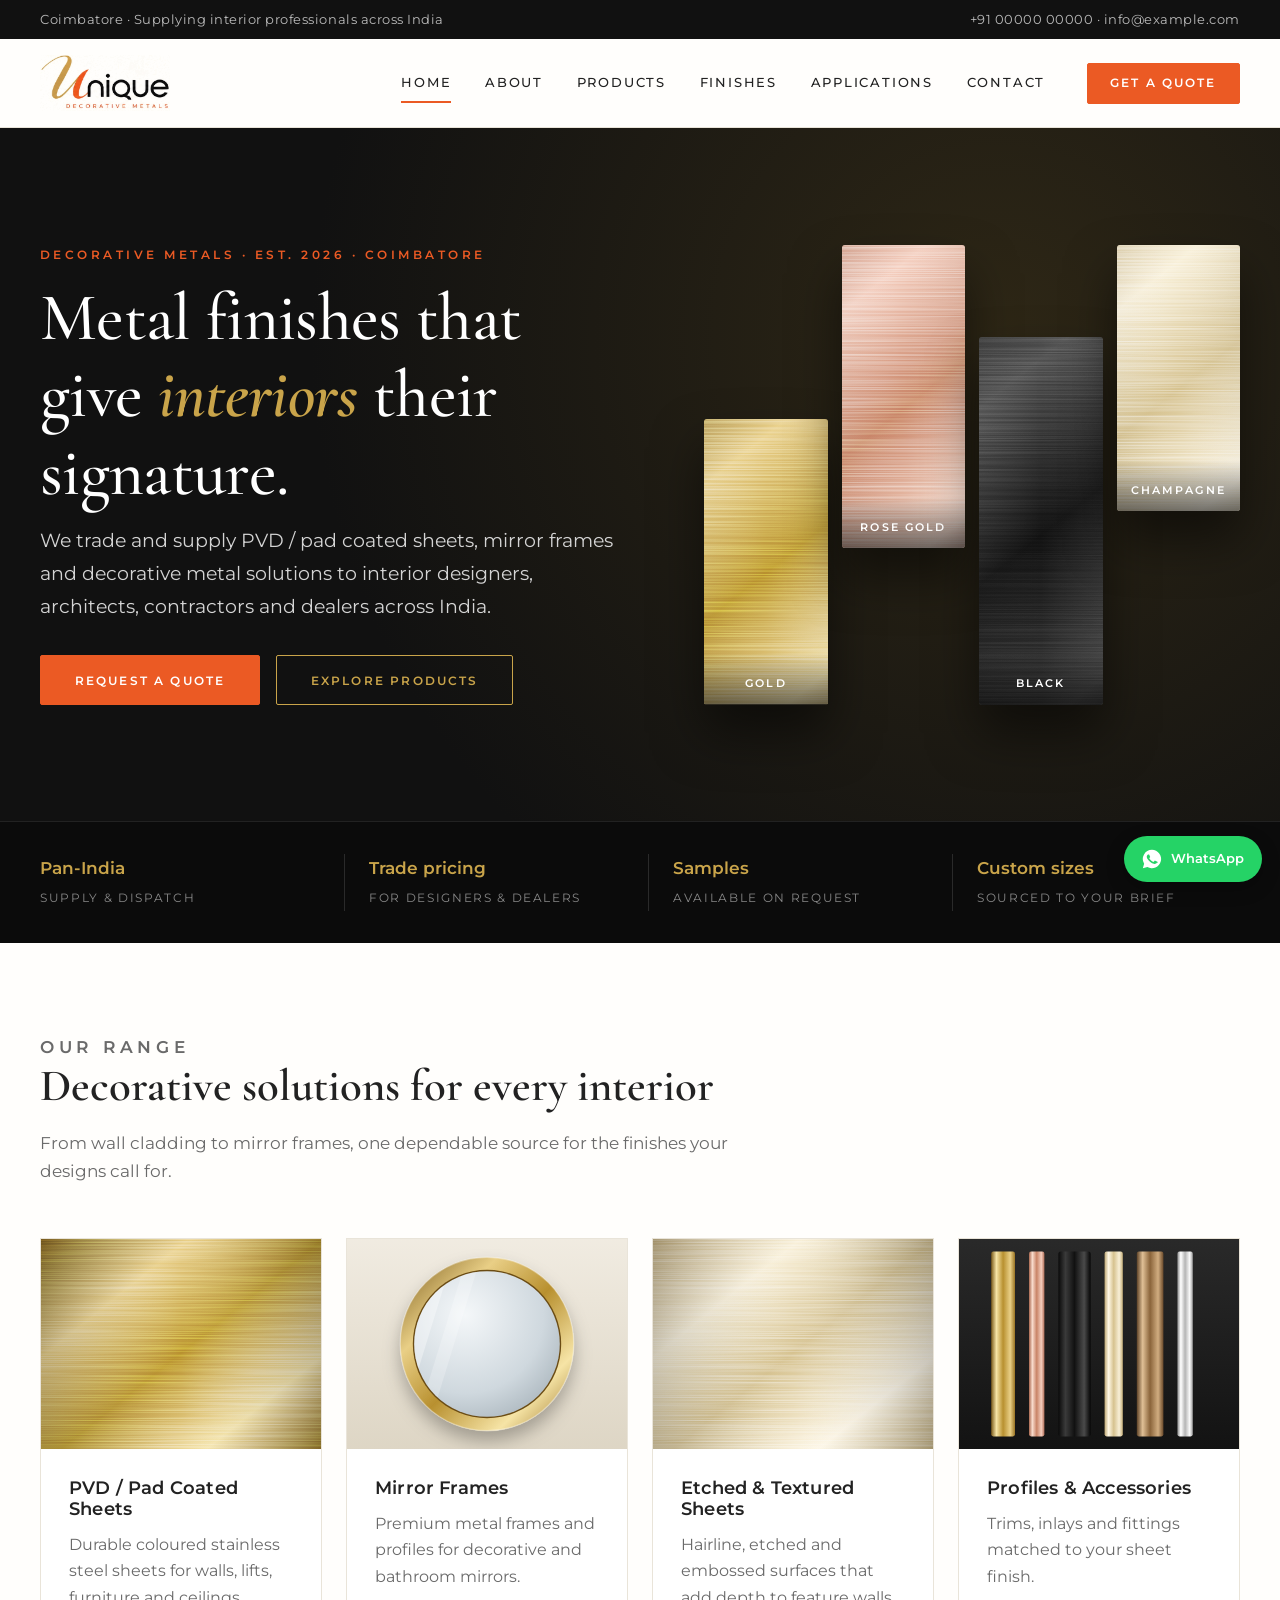
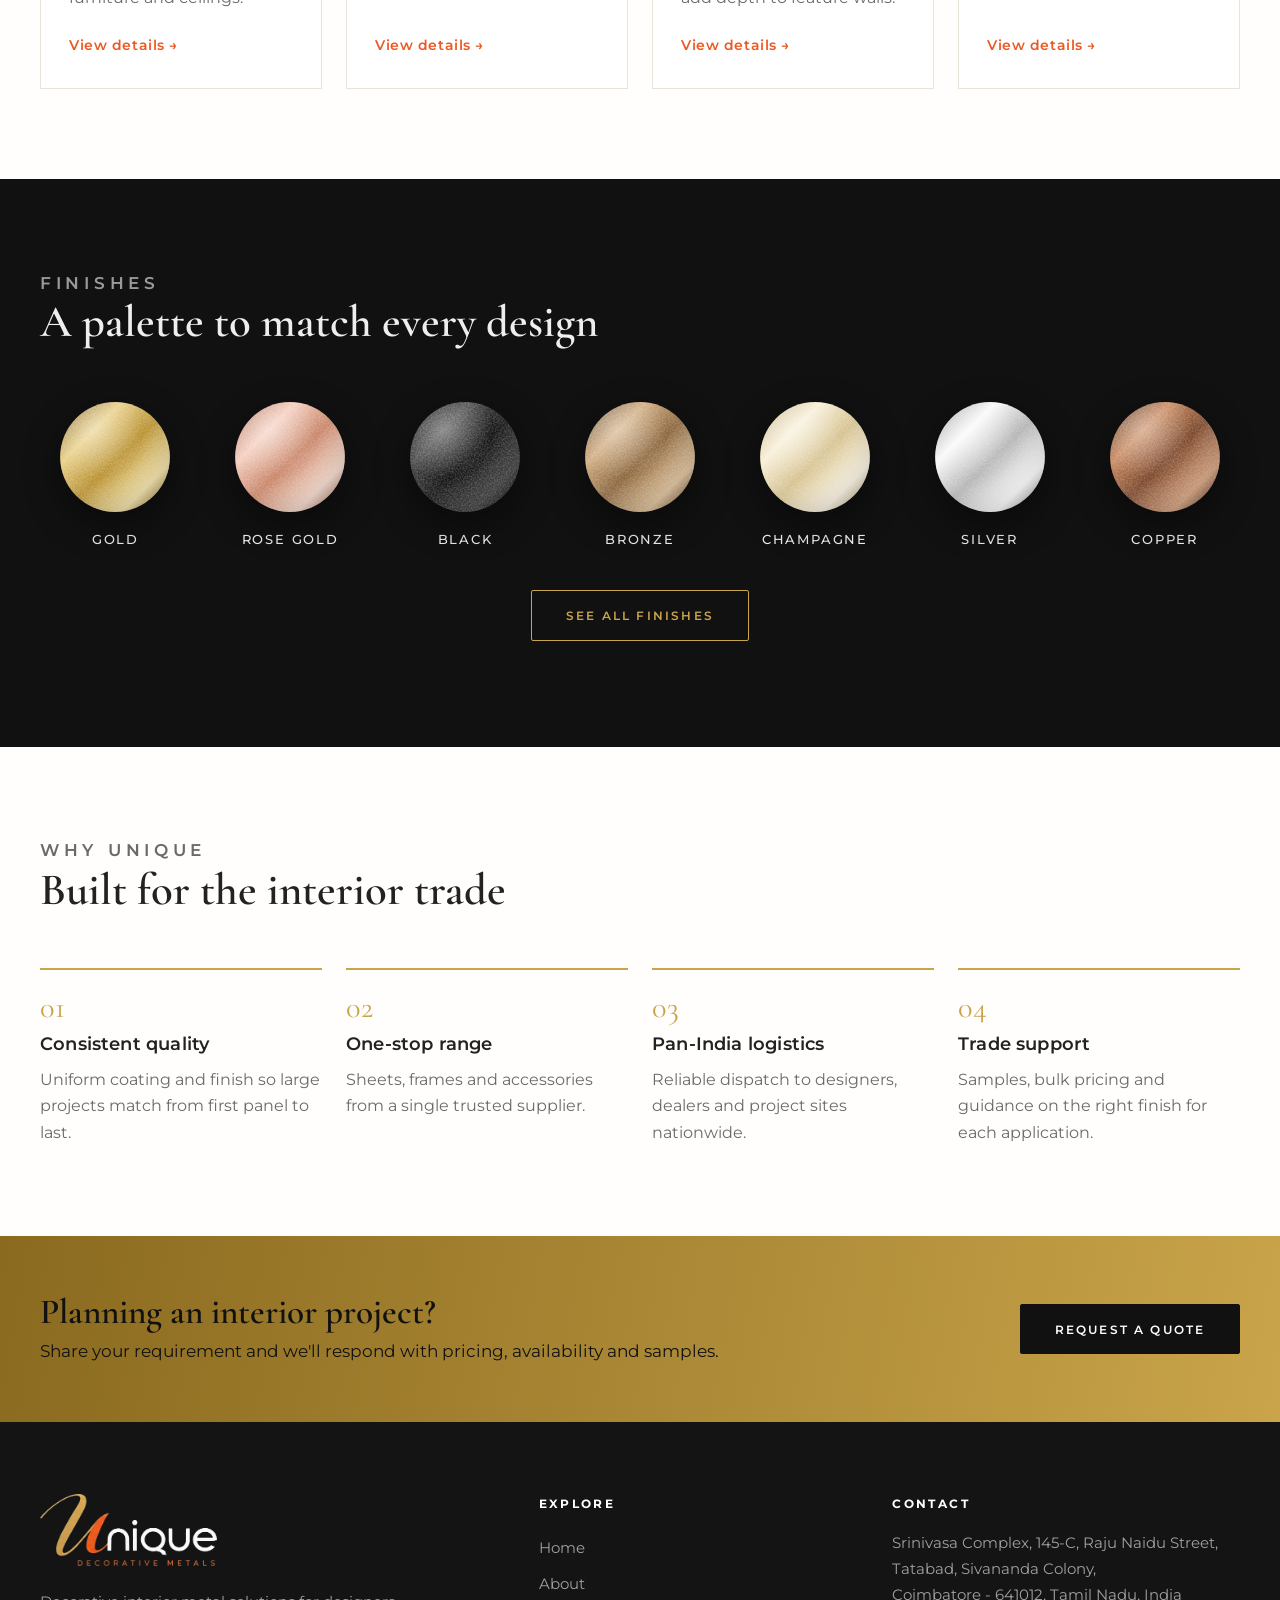
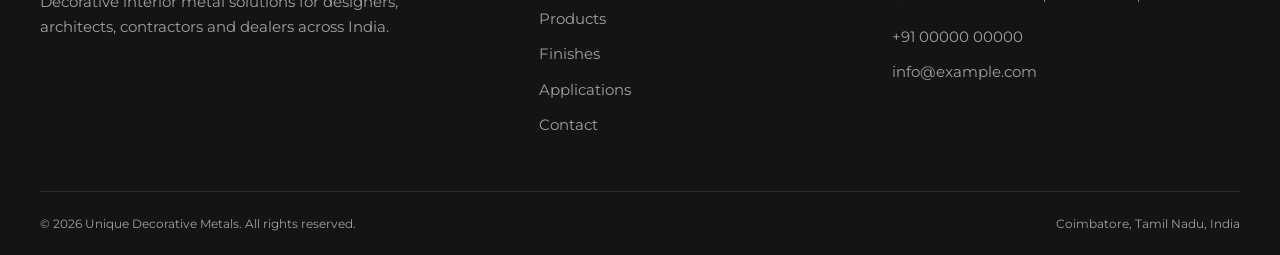
==== commit 61ffaf2a: "Polish design: transparent logos, SVG metal imagery, type scale and spacing - Transparent PNG logos " ====
--- a/index.html
+++ b/index.html
@@ -7,7 +7,7 @@
 <meta name="description" content="PVD / pad coated sheets, mirror frames and decorative interior metal solutions supplied across India from Coimbatore.">
 <meta name="theme-color" content="#111111">
 <link rel="canonical" href="https://techoholic1410.github.io/unique-metals-website/">
-<meta property="og:title" content="Unique Decorative Metals | PVD Coated Sheets, Mirror Frames, Interior Metals"><meta property="og:description" content="PVD / pad coated sheets, mirror frames and decorative interior metal solutions supplied across India from Coimbatore."><meta property="og:type" content="website"><meta property="og:image" content="https://techoholic1410.github.io/unique-metals-website/assets/logo-light.jpg">
+<meta property="og:title" content="Unique Decorative Metals | PVD Coated Sheets, Mirror Frames, Interior Metals"><meta property="og:description" content="PVD / pad coated sheets, mirror frames and decorative interior metal solutions supplied across India from Coimbatore."><meta property="og:type" content="website"><meta property="og:image" content="https://techoholic1410.github.io/unique-metals-website/assets/logo.png">
 <link rel="icon" href="assets/favicon.svg" type="image/svg+xml">
 <link rel="preconnect" href="https://fonts.googleapis.com"><link rel="preconnect" href="https://fonts.gstatic.com" crossorigin>
 <link href="https://fonts.googleapis.com/css2?family=Montserrat:wght@400;500;600;700&family=Cormorant+Garamond:ital,wght@0,500;0,600;0,700;1,500;1,600&display=swap" rel="stylesheet">
@@ -18,7 +18,7 @@
 <a class="skip" href="#main">Skip to content</a>
 <div class="topbar"><div class="wrap"><span>Coimbatore · Supplying interior professionals across India</span><span><a href="tel:+910000000000">+91 00000 00000</a> · <a href="mailto:info@example.com">info@example.com</a></span></div></div>
 <header class="site-header"><div class="wrap nav">
-<a href="index.html" class="brand" aria-label="Unique Decorative Metals home"><img src="assets/logo-light.jpg" alt="Unique Decorative Metals" width="140" height="64"></a>
+<a href="index.html" class="brand" aria-label="Unique Decorative Metals home"><img src="assets/logo.png" alt="Unique Decorative Metals" width="222" height="96"></a>
 <button class="menu-btn" aria-label="Menu" aria-expanded="false" aria-controls="menu"><span></span><span></span><span></span></button>
 <nav id="menu" class="menu" aria-label="Main"><a href="index.html" aria-current="page">Home</a><a href="about.html">About</a><a href="products.html">Products</a><a href="finishes.html">Finishes</a><a href="applications.html">Applications</a><a href="contact.html">Contact</a><a href="contact.html#enquiry" class="btn btn-sm">Get a Quote</a></nav>
 </div></header>
@@ -29,7 +29,7 @@
 <h1>Metal finishes that give <em>interiors</em> their signature.</h1>
 <p class="lead">We trade and supply PVD / pad coated sheets, mirror frames and decorative metal solutions to interior designers, architects, contractors and dealers across India.</p>
 <div class="cta-row"><a href="contact.html#enquiry" class="btn">Request a Quote</a><a href="products.html" class="btn btn-ghost">Explore Products</a></div></div>
-<div class="hero-art" aria-hidden="true"><div class="panel p1"></div><div class="panel p2"></div><div class="panel p3"></div></div>
+<div class="hero-art" aria-hidden="true"><figure style="--o:0"><svg class="art" viewBox="0 0 400 320" preserveAspectRatio="xMidYMid slice" role="img" aria-label="gold metal sheet"><defs><linearGradient id="m1g" x1="0" y1="0" x2="1" y2="1"><stop offset="0" stop-color="#7a5a1a"/><stop offset="0.28" stop-color="#e9cf86"/><stop offset="0.52" stop-color="#b8902f"/><stop offset="0.78" stop-color="#f6e4a6"/><stop offset="1" stop-color="#9a7424"/></linearGradient><filter id="m1f" x="0" y="0" width="100%" height="100%"><feTurbulence type="fractalNoise" baseFrequency="0.004 0.9" numOctaves="2" seed="3"/><feColorMatrix values="0 0 0 0 1  0 0 0 0 1  0 0 0 0 1  0 0 0 0.8999999999999999 -0.3"/></filter><linearGradient id="m1s" x1="0" y1="0" x2="1" y2="0"><stop offset="0" stop-color="#000" stop-opacity=".18"/><stop offset=".5" stop-color="#fff" stop-opacity="0"/><stop offset="1" stop-color="#000" stop-opacity=".22"/></linearGradient></defs><rect width="400" height="320" fill="url(#m1g)"/><rect width="400" height="320" filter="url(#m1f)" style="mix-blend-mode:overlay"/><rect width="400" height="320" fill="url(#m1s)"/></svg><figcaption>Gold</figcaption></figure><figure style="--o:1"><svg class="art" viewBox="0 0 400 320" preserveAspectRatio="xMidYMid slice" role="img" aria-label="rose metal sheet"><defs><linearGradient id="m2g" x1="0" y1="0" x2="1" y2="1"><stop offset="0" stop-color="#a8664d"/><stop offset="0.28" stop-color="#f4cdbd"/><stop offset="0.52" stop-color="#c98467"/><stop offset="0.78" stop-color="#f9dccd"/><stop offset="1" stop-color="#b3705a"/></linearGradient><filter id="m2f" x="0" y="0" width="100%" height="100%"><feTurbulence type="fractalNoise" baseFrequency="0.004 0.9" numOctaves="2" seed="3"/><feColorMatrix values="0 0 0 0 1  0 0 0 0 1  0 0 0 0 1  0 0 0 0.8999999999999999 -0.3"/></filter><linearGradient id="m2s" x1="0" y1="0" x2="1" y2="0"><stop offset="0" stop-color="#000" stop-opacity=".18"/><stop offset=".5" stop-color="#fff" stop-opacity="0"/><stop offset="1" stop-color="#000" stop-opacity=".22"/></linearGradient></defs><rect width="400" height="320" fill="url(#m2g)"/><rect width="400" height="320" filter="url(#m2f)" style="mix-blend-mode:overlay"/><rect width="400" height="320" fill="url(#m2s)"/></svg><figcaption>Rose Gold</figcaption></figure><figure style="--o:2"><svg class="art" viewBox="0 0 400 320" preserveAspectRatio="xMidYMid slice" role="img" aria-label="black metal sheet"><defs><linearGradient id="m3g" x1="0" y1="0" x2="1" y2="1"><stop offset="0" stop-color="#0a0a0a"/><stop offset="0.28" stop-color="#4a4a4a"/><stop offset="0.52" stop-color="#111111"/><stop offset="0.78" stop-color="#3a3a3a"/><stop offset="1" stop-color="#050505"/></linearGradient><filter id="m3f" x="0" y="0" width="100%" height="100%"><feTurbulence type="fractalNoise" baseFrequency="0.004 0.9" numOctaves="2" seed="3"/><feColorMatrix values="0 0 0 0 1  0 0 0 0 1  0 0 0 0 1  0 0 0 0.8999999999999999 -0.3"/></filter><linearGradient id="m3s" x1="0" y1="0" x2="1" y2="0"><stop offset="0" stop-color="#000" stop-opacity=".18"/><stop offset=".5" stop-color="#fff" stop-opacity="0"/><stop offset="1" stop-color="#000" stop-opacity=".22"/></linearGradient></defs><rect width="400" height="320" fill="url(#m3g)"/><rect width="400" height="320" filter="url(#m3f)" style="mix-blend-mode:overlay"/><rect width="400" height="320" fill="url(#m3s)"/></svg><figcaption>Black</figcaption></figure><figure style="--o:3"><svg class="art" viewBox="0 0 400 320" preserveAspectRatio="xMidYMid slice" role="img" aria-label="champagne metal sheet"><defs><linearGradient id="m4g" x1="0" y1="0" x2="1" y2="1"><stop offset="0" stop-color="#bfa874"/><stop offset="0.28" stop-color="#f8efd7"/><stop offset="0.52" stop-color="#d6c28f"/><stop offset="0.78" stop-color="#fff8e6"/><stop offset="1" stop-color="#c8b27c"/></linearGradient><filter id="m4f" x="0" y="0" width="100%" height="100%"><feTurbulence type="fractalNoise" baseFrequency="0.004 0.9" numOctaves="2" seed="3"/><feColorMatrix values="0 0 0 0 1  0 0 0 0 1  0 0 0 0 1  0 0 0 0.8999999999999999 -0.3"/></filter><linearGradient id="m4s" x1="0" y1="0" x2="1" y2="0"><stop offset="0" stop-color="#000" stop-opacity=".18"/><stop offset=".5" stop-color="#fff" stop-opacity="0"/><stop offset="1" stop-color="#000" stop-opacity=".22"/></linearGradient></defs><rect width="400" height="320" fill="url(#m4g)"/><rect width="400" height="320" filter="url(#m4f)" style="mix-blend-mode:overlay"/><rect width="400" height="320" fill="url(#m4s)"/></svg><figcaption>Champagne</figcaption></figure></div>
 </div></section>
 
 <section class="trust"><div class="wrap trust-grid">
@@ -39,15 +39,15 @@
 <section class="section"><div class="wrap">
 <div class="sec-head"><p class="eyebrow">Our Range</p><h2>Decorative solutions for every interior</h2><p>From wall cladding to mirror frames, one dependable source for the finishes your designs call for.</p></div>
 <div class="grid cards">
-<article class="card"><div class="thumb t-gold" role="img" aria-label="Gold PVD coated sheet"></div><div class="card-body"><h3>PVD / Pad Coated Sheets</h3><p>Durable coloured stainless steel sheets for walls, lifts, furniture and ceilings.</p><a class="link" href="products.html#sheets">View details →</a></div></article>
-<article class="card"><div class="thumb t-mirror" role="img" aria-label="Metal mirror frame"></div><div class="card-body"><h3>Mirror Frames</h3><p>Premium metal frames and profiles for decorative and bathroom mirrors.</p><a class="link" href="products.html#frames">View details →</a></div></article>
-<article class="card"><div class="thumb t-brush" role="img" aria-label="Brushed metal texture"></div><div class="card-body"><h3>Etched &amp; Textured Sheets</h3><p>Hairline, etched and embossed surfaces that add depth to feature walls.</p><a class="link" href="products.html#textured">View details →</a></div></article>
-<article class="card"><div class="thumb t-profile" role="img" aria-label="Decorative profiles"></div><div class="card-body"><h3>Profiles &amp; Accessories</h3><p>Trims, inlays and fittings matched to your sheet finish.</p><a class="link" href="products.html#profiles">View details →</a></div></article>
+<article class="card"><div class="thumb"><svg class="art" viewBox="0 0 400 320" preserveAspectRatio="xMidYMid slice" role="img" aria-label="gold metal sheet"><defs><linearGradient id="m5g" x1="0" y1="0" x2="1" y2="1"><stop offset="0" stop-color="#7a5a1a"/><stop offset="0.28" stop-color="#e9cf86"/><stop offset="0.52" stop-color="#b8902f"/><stop offset="0.78" stop-color="#f6e4a6"/><stop offset="1" stop-color="#9a7424"/></linearGradient><filter id="m5f" x="0" y="0" width="100%" height="100%"><feTurbulence type="fractalNoise" baseFrequency="0.004 0.9" numOctaves="2" seed="3"/><feColorMatrix values="0 0 0 0 1  0 0 0 0 1  0 0 0 0 1  0 0 0 0.8999999999999999 -0.3"/></filter><linearGradient id="m5s" x1="0" y1="0" x2="1" y2="0"><stop offset="0" stop-color="#000" stop-opacity=".18"/><stop offset=".5" stop-color="#fff" stop-opacity="0"/><stop offset="1" stop-color="#000" stop-opacity=".22"/></linearGradient></defs><rect width="400" height="320" fill="url(#m5g)"/><rect width="400" height="320" filter="url(#m5f)" style="mix-blend-mode:overlay"/><rect width="400" height="320" fill="url(#m5s)"/></svg></div><div class="card-body"><h3>PVD / Pad Coated Sheets</h3><p>Durable coloured stainless steel sheets for walls, lifts, furniture and ceilings.</p><a class="link" href="products.html#sheets">View details →</a></div></article>
+<article class="card"><div class="thumb"><svg class="art" viewBox="0 0 400 320" preserveAspectRatio="xMidYMid slice" role="img" aria-label="Round metal mirror frame"><defs><linearGradient id="m6g" x1="0" y1="0" x2="1" y2="1"><stop offset="0" stop-color="#7a5a1a"/><stop offset="0.28" stop-color="#e9cf86"/><stop offset="0.52" stop-color="#b8902f"/><stop offset="0.78" stop-color="#f6e4a6"/><stop offset="1" stop-color="#9a7424"/></linearGradient><filter id="m6f" x="0" y="0" width="100%" height="100%"><feTurbulence type="fractalNoise" baseFrequency="0.7" numOctaves="2" seed="3"/><feColorMatrix values="0 0 0 0 1  0 0 0 0 1  0 0 0 0 1  0 0 0 0.42000000000000004 -0.14"/></filter><radialGradient id="m6w" cx=".35" cy=".3" r=".9"><stop offset="0" stop-color="#f4f7f9"/><stop offset=".6" stop-color="#cfd8de"/><stop offset="1" stop-color="#9eaab2"/></radialGradient><linearGradient id="m6b" x1="0" y1="0" x2="0" y2="1"><stop offset="0" stop-color="#f1ece2"/><stop offset="1" stop-color="#ddd5c4"/></linearGradient><filter id="m6sh" x="-30%" y="-30%" width="160%" height="170%"><feDropShadow dx="0" dy="14" stdDeviation="12" flood-color="#000" flood-opacity=".28"/></filter><clipPath id="m6c"><circle cx="200" cy="160" r="104"/></clipPath></defs><rect width="400" height="320" fill="url(#m6b)"/><g filter="url(#m6sh)"><circle cx="200" cy="160" r="124" fill="url(#m6g)"/></g><circle cx="200" cy="160" r="124" fill="none" stroke="#fff" stroke-opacity=".35" stroke-width="2"/><circle cx="200" cy="160" r="106" fill="#6b4c14"/><circle cx="200" cy="160" r="104" fill="url(#m6w)"/><g clip-path="url(#m6c)"><polygon points="90,40 150,40 70,300 10,300" fill="#fff" opacity=".35"/><polygon points="170,40 190,40 110,300 90,300" fill="#fff" opacity=".22"/></g></svg></div><div class="card-body"><h3>Mirror Frames</h3><p>Premium metal frames and profiles for decorative and bathroom mirrors.</p><a class="link" href="products.html#frames">View details →</a></div></article>
+<article class="card"><div class="thumb"><svg class="art" viewBox="0 0 400 320" preserveAspectRatio="xMidYMid slice" role="img" aria-label="champagne metal sheet"><defs><linearGradient id="m8g" x1="0" y1="0" x2="1" y2="1"><stop offset="0" stop-color="#bfa874"/><stop offset="0.28" stop-color="#f8efd7"/><stop offset="0.52" stop-color="#d6c28f"/><stop offset="0.78" stop-color="#fff8e6"/><stop offset="1" stop-color="#c8b27c"/></linearGradient><filter id="m8f" x="0" y="0" width="100%" height="100%"><feTurbulence type="fractalNoise" baseFrequency="0.004 0.9" numOctaves="2" seed="3"/><feColorMatrix values="0 0 0 0 1  0 0 0 0 1  0 0 0 0 1  0 0 0 0.8999999999999999 -0.3"/></filter><linearGradient id="m8s" x1="0" y1="0" x2="1" y2="0"><stop offset="0" stop-color="#000" stop-opacity=".18"/><stop offset=".5" stop-color="#fff" stop-opacity="0"/><stop offset="1" stop-color="#000" stop-opacity=".22"/></linearGradient></defs><rect width="400" height="320" fill="url(#m8g)"/><rect width="400" height="320" filter="url(#m8f)" style="mix-blend-mode:overlay"/><rect width="400" height="320" fill="url(#m8s)"/></svg></div><div class="card-body"><h3>Etched &amp; Textured Sheets</h3><p>Hairline, etched and embossed surfaces that add depth to feature walls.</p><a class="link" href="products.html#textured">View details →</a></div></article>
+<article class="card"><div class="thumb"><svg class="art" viewBox="0 0 400 320" preserveAspectRatio="xMidYMid slice" role="img" aria-label="Decorative metal profiles"><defs><linearGradient id="p10gold" x1="0" y1="0" x2="1" y2="0"><stop offset="0" stop-color="#7a5a1a"/><stop offset=".22" stop-color="#f6e4a6"/><stop offset=".5" stop-color="#b8902f"/><stop offset=".8" stop-color="#e9cf86"/><stop offset="1" stop-color="#9a7424"/></linearGradient><linearGradient id="p10rose" x1="0" y1="0" x2="1" y2="0"><stop offset="0" stop-color="#a8664d"/><stop offset=".22" stop-color="#f9dccd"/><stop offset=".5" stop-color="#c98467"/><stop offset=".8" stop-color="#f4cdbd"/><stop offset="1" stop-color="#b3705a"/></linearGradient><linearGradient id="p10black" x1="0" y1="0" x2="1" y2="0"><stop offset="0" stop-color="#0a0a0a"/><stop offset=".22" stop-color="#3a3a3a"/><stop offset=".5" stop-color="#111111"/><stop offset=".8" stop-color="#4a4a4a"/><stop offset="1" stop-color="#050505"/></linearGradient><linearGradient id="p10champagne" x1="0" y1="0" x2="1" y2="0"><stop offset="0" stop-color="#bfa874"/><stop offset=".22" stop-color="#fff8e6"/><stop offset=".5" stop-color="#d6c28f"/><stop offset=".8" stop-color="#f8efd7"/><stop offset="1" stop-color="#c8b27c"/></linearGradient><linearGradient id="p10bronze" x1="0" y1="0" x2="1" y2="0"><stop offset="0" stop-color="#5e4226"/><stop offset=".22" stop-color="#e0c096"/><stop offset=".5" stop-color="#8a643a"/><stop offset=".8" stop-color="#d1ad80"/><stop offset="1" stop-color="#6b4a2a"/></linearGradient><linearGradient id="p10silver" x1="0" y1="0" x2="1" y2="0"><stop offset="0" stop-color="#8c8c8c"/><stop offset=".22" stop-color="#ffffff"/><stop offset=".5" stop-color="#b4b4b4"/><stop offset=".8" stop-color="#fafafa"/><stop offset="1" stop-color="#9e9e9e"/></linearGradient><linearGradient id="p10b" x1="0" y1="0" x2="0" y2="1"><stop offset="0" stop-color="#2a2a2a"/><stop offset="1" stop-color="#121212"/></linearGradient></defs><rect width="400" height="320" fill="url(#p10b)"/><rect x="46" y="28" width="34" height="264" rx="3" fill="url(#p10gold)"/><rect x="100" y="28" width="22" height="264" rx="3" fill="url(#p10rose)"/><rect x="142" y="28" width="46" height="264" rx="3" fill="url(#p10black)"/><rect x="208" y="28" width="26" height="264" rx="3" fill="url(#p10champagne)"/><rect x="254" y="28" width="38" height="264" rx="3" fill="url(#p10bronze)"/><rect x="312" y="28" width="22" height="264" rx="3" fill="url(#p10silver)"/></svg></div><div class="card-body"><h3>Profiles &amp; Accessories</h3><p>Trims, inlays and fittings matched to your sheet finish.</p><a class="link" href="products.html#profiles">View details →</a></div></article>
 </div></div></section>
 
 <section class="section dark"><div class="wrap">
 <div class="sec-head"><p class="eyebrow">Finishes</p><h2>A palette to match every design</h2></div>
-<div class="swatches"><div class="sw"><i style="--c:linear-gradient(135deg,#f0d683,#b8902f 55%,#e6c872)"></i><b>Gold</b></div><div class="sw"><i style="--c:linear-gradient(135deg,#f6cdbd,#c98467 55%,#eab7a2)"></i><b>Rose Gold</b></div><div class="sw"><i style="--c:linear-gradient(135deg,#3a3a3a,#050505 60%,#222)"></i><b>Black</b></div><div class="sw"><i style="--c:linear-gradient(135deg,#d4b48a,#7a5a36 60%,#b08a5c)"></i><b>Bronze</b></div><div class="sw"><i style="--c:linear-gradient(135deg,#f5ead0,#cdb98a 60%,#eadcb4)"></i><b>Champagne</b></div><div class="sw"><i style="--c:linear-gradient(135deg,#fafafa,#9a9a9a 55%,#dcdcdc)"></i><b>Silver</b></div><div class="sw"><i style="--c:linear-gradient(135deg,#b9784f,#3e2415 65%,#8b5a3c)"></i><b>Copper</b></div><div class="sw"><i style="--c:linear-gradient(135deg,#d9d9d9,#fff 40%,#a8a8a8 70%,#efefef)"></i><b>Mirror</b></div></div>
+<div class="swatches"><div class="sw"><svg class="disc" viewBox="0 0 100 100" role="img" aria-label="gold"><defs><linearGradient id="m11g" x1="0" y1="0" x2="1" y2="1"><stop offset="0" stop-color="#7a5a1a"/><stop offset="0.28" stop-color="#e9cf86"/><stop offset="0.52" stop-color="#b8902f"/><stop offset="0.78" stop-color="#f6e4a6"/><stop offset="1" stop-color="#9a7424"/></linearGradient><filter id="m11f" x="0" y="0" width="100%" height="100%"><feTurbulence type="fractalNoise" baseFrequency="0.7" numOctaves="2" seed="3"/><feColorMatrix values="0 0 0 0 1  0 0 0 0 1  0 0 0 0 1  0 0 0 0.42000000000000004 -0.14"/></filter><clipPath id="m11k"><circle cx="50" cy="50" r="49"/></clipPath><radialGradient id="m11r" cx=".3" cy=".25" r=".9"><stop offset="0" stop-color="#fff" stop-opacity=".35"/><stop offset=".5" stop-color="#fff" stop-opacity="0"/><stop offset="1" stop-color="#000" stop-opacity=".28"/></radialGradient></defs><circle cx="50" cy="50" r="49" fill="url(#m11g)"/><g clip-path="url(#m11k)"><rect width="100" height="100" filter="url(#m11f)" style="mix-blend-mode:overlay"/></g><circle cx="50" cy="50" r="49" fill="url(#m11r)"/></svg><b>Gold</b></div><div class="sw"><svg class="disc" viewBox="0 0 100 100" role="img" aria-label="rose"><defs><linearGradient id="m12g" x1="0" y1="0" x2="1" y2="1"><stop offset="0" stop-color="#a8664d"/><stop offset="0.28" stop-color="#f4cdbd"/><stop offset="0.52" stop-color="#c98467"/><stop offset="0.78" stop-color="#f9dccd"/><stop offset="1" stop-color="#b3705a"/></linearGradient><filter id="m12f" x="0" y="0" width="100%" height="100%"><feTurbulence type="fractalNoise" baseFrequency="0.7" numOctaves="2" seed="3"/><feColorMatrix values="0 0 0 0 1  0 0 0 0 1  0 0 0 0 1  0 0 0 0.42000000000000004 -0.14"/></filter><clipPath id="m12k"><circle cx="50" cy="50" r="49"/></clipPath><radialGradient id="m12r" cx=".3" cy=".25" r=".9"><stop offset="0" stop-color="#fff" stop-opacity=".35"/><stop offset=".5" stop-color="#fff" stop-opacity="0"/><stop offset="1" stop-color="#000" stop-opacity=".28"/></radialGradient></defs><circle cx="50" cy="50" r="49" fill="url(#m12g)"/><g clip-path="url(#m12k)"><rect width="100" height="100" filter="url(#m12f)" style="mix-blend-mode:overlay"/></g><circle cx="50" cy="50" r="49" fill="url(#m12r)"/></svg><b>Rose Gold</b></div><div class="sw"><svg class="disc" viewBox="0 0 100 100" role="img" aria-label="black"><defs><linearGradient id="m13g" x1="0" y1="0" x2="1" y2="1"><stop offset="0" stop-color="#0a0a0a"/><stop offset="0.28" stop-color="#4a4a4a"/><stop offset="0.52" stop-color="#111111"/><stop offset="0.78" stop-color="#3a3a3a"/><stop offset="1" stop-color="#050505"/></linearGradient><filter id="m13f" x="0" y="0" width="100%" height="100%"><feTurbulence type="fractalNoise" baseFrequency="0.7" numOctaves="2" seed="3"/><feColorMatrix values="0 0 0 0 1  0 0 0 0 1  0 0 0 0 1  0 0 0 0.42000000000000004 -0.14"/></filter><clipPath id="m13k"><circle cx="50" cy="50" r="49"/></clipPath><radialGradient id="m13r" cx=".3" cy=".25" r=".9"><stop offset="0" stop-color="#fff" stop-opacity=".35"/><stop offset=".5" stop-color="#fff" stop-opacity="0"/><stop offset="1" stop-color="#000" stop-opacity=".28"/></radialGradient></defs><circle cx="50" cy="50" r="49" fill="url(#m13g)"/><g clip-path="url(#m13k)"><rect width="100" height="100" filter="url(#m13f)" style="mix-blend-mode:overlay"/></g><circle cx="50" cy="50" r="49" fill="url(#m13r)"/></svg><b>Black</b></div><div class="sw"><svg class="disc" viewBox="0 0 100 100" role="img" aria-label="bronze"><defs><linearGradient id="m14g" x1="0" y1="0" x2="1" y2="1"><stop offset="0" stop-color="#5e4226"/><stop offset="0.28" stop-color="#d1ad80"/><stop offset="0.52" stop-color="#8a643a"/><stop offset="0.78" stop-color="#e0c096"/><stop offset="1" stop-color="#6b4a2a"/></linearGradient><filter id="m14f" x="0" y="0" width="100%" height="100%"><feTurbulence type="fractalNoise" baseFrequency="0.7" numOctaves="2" seed="3"/><feColorMatrix values="0 0 0 0 1  0 0 0 0 1  0 0 0 0 1  0 0 0 0.42000000000000004 -0.14"/></filter><clipPath id="m14k"><circle cx="50" cy="50" r="49"/></clipPath><radialGradient id="m14r" cx=".3" cy=".25" r=".9"><stop offset="0" stop-color="#fff" stop-opacity=".35"/><stop offset=".5" stop-color="#fff" stop-opacity="0"/><stop offset="1" stop-color="#000" stop-opacity=".28"/></radialGradient></defs><circle cx="50" cy="50" r="49" fill="url(#m14g)"/><g clip-path="url(#m14k)"><rect width="100" height="100" filter="url(#m14f)" style="mix-blend-mode:overlay"/></g><circle cx="50" cy="50" r="49" fill="url(#m14r)"/></svg><b>Bronze</b></div><div class="sw"><svg class="disc" viewBox="0 0 100 100" role="img" aria-label="champagne"><defs><linearGradient id="m15g" x1="0" y1="0" x2="1" y2="1"><stop offset="0" stop-color="#bfa874"/><stop offset="0.28" stop-color="#f8efd7"/><stop offset="0.52" stop-color="#d6c28f"/><stop offset="0.78" stop-color="#fff8e6"/><stop offset="1" stop-color="#c8b27c"/></linearGradient><filter id="m15f" x="0" y="0" width="100%" height="100%"><feTurbulence type="fractalNoise" baseFrequency="0.7" numOctaves="2" seed="3"/><feColorMatrix values="0 0 0 0 1  0 0 0 0 1  0 0 0 0 1  0 0 0 0.42000000000000004 -0.14"/></filter><clipPath id="m15k"><circle cx="50" cy="50" r="49"/></clipPath><radialGradient id="m15r" cx=".3" cy=".25" r=".9"><stop offset="0" stop-color="#fff" stop-opacity=".35"/><stop offset=".5" stop-color="#fff" stop-opacity="0"/><stop offset="1" stop-color="#000" stop-opacity=".28"/></radialGradient></defs><circle cx="50" cy="50" r="49" fill="url(#m15g)"/><g clip-path="url(#m15k)"><rect width="100" height="100" filter="url(#m15f)" style="mix-blend-mode:overlay"/></g><circle cx="50" cy="50" r="49" fill="url(#m15r)"/></svg><b>Champagne</b></div><div class="sw"><svg class="disc" viewBox="0 0 100 100" role="img" aria-label="silver"><defs><linearGradient id="m16g" x1="0" y1="0" x2="1" y2="1"><stop offset="0" stop-color="#8c8c8c"/><stop offset="0.28" stop-color="#fafafa"/><stop offset="0.52" stop-color="#b4b4b4"/><stop offset="0.78" stop-color="#ffffff"/><stop offset="1" stop-color="#9e9e9e"/></linearGradient><filter id="m16f" x="0" y="0" width="100%" height="100%"><feTurbulence type="fractalNoise" baseFrequency="0.7" numOctaves="2" seed="3"/><feColorMatrix values="0 0 0 0 1  0 0 0 0 1  0 0 0 0 1  0 0 0 0.42000000000000004 -0.14"/></filter><clipPath id="m16k"><circle cx="50" cy="50" r="49"/></clipPath><radialGradient id="m16r" cx=".3" cy=".25" r=".9"><stop offset="0" stop-color="#fff" stop-opacity=".35"/><stop offset=".5" stop-color="#fff" stop-opacity="0"/><stop offset="1" stop-color="#000" stop-opacity=".28"/></radialGradient></defs><circle cx="50" cy="50" r="49" fill="url(#m16g)"/><g clip-path="url(#m16k)"><rect width="100" height="100" filter="url(#m16f)" style="mix-blend-mode:overlay"/></g><circle cx="50" cy="50" r="49" fill="url(#m16r)"/></svg><b>Silver</b></div><div class="sw"><svg class="disc" viewBox="0 0 100 100" role="img" aria-label="copper"><defs><linearGradient id="m17g" x1="0" y1="0" x2="1" y2="1"><stop offset="0" stop-color="#4a2a16"/><stop offset="0.28" stop-color="#c98a60"/><stop offset="0.52" stop-color="#7a4528"/><stop offset="0.78" stop-color="#d9a07a"/><stop offset="1" stop-color="#55311b"/></linearGradient><filter id="m17f" x="0" y="0" width="100%" height="100%"><feTurbulence type="fractalNoise" baseFrequency="0.7" numOctaves="2" seed="3"/><feColorMatrix values="0 0 0 0 1  0 0 0 0 1  0 0 0 0 1  0 0 0 0.42000000000000004 -0.14"/></filter><clipPath id="m17k"><circle cx="50" cy="50" r="49"/></clipPath><radialGradient id="m17r" cx=".3" cy=".25" r=".9"><stop offset="0" stop-color="#fff" stop-opacity=".35"/><stop offset=".5" stop-color="#fff" stop-opacity="0"/><stop offset="1" stop-color="#000" stop-opacity=".28"/></radialGradient></defs><circle cx="50" cy="50" r="49" fill="url(#m17g)"/><g clip-path="url(#m17k)"><rect width="100" height="100" filter="url(#m17f)" style="mix-blend-mode:overlay"/></g><circle cx="50" cy="50" r="49" fill="url(#m17r)"/></svg><b>Copper</b></div></div>
 <p class="center"><a class="btn btn-ghost" href="finishes.html">See all finishes</a></p>
 </div></section>
 
@@ -63,7 +63,7 @@
 </main>
 <section class="cta-band"><div class="wrap"><div><h2>Planning an interior project?</h2><p>Share your requirement and we'll respond with pricing, availability and samples.</p></div><a class="btn" href="contact.html#enquiry">Request a Quote</a></div></section>
 <footer class="site-footer"><div class="wrap foot-grid">
-<div><img src="assets/logo-dark.jpg" alt="Unique Decorative Metals" width="200" height="92"><p>Decorative interior metal solutions for designers, architects, contractors and dealers across India.</p></div>
+<div><img src="assets/logo-reverse.png" alt="Unique Decorative Metals" width="217" height="88"><p>Decorative interior metal solutions for designers, architects, contractors and dealers across India.</p></div>
 <div><h4>Explore</h4><a href="index.html">Home</a><a href="about.html">About</a><a href="products.html">Products</a><a href="finishes.html">Finishes</a><a href="applications.html">Applications</a><a href="contact.html">Contact</a></div>
 <div><h4>Contact</h4><address>Srinivasa Complex, 145-C, Raju Naidu Street,<br>Tatabad, Sivananda Colony,<br>Coimbatore - 641012, Tamil Nadu, India</address><a href="tel:+910000000000">+91 00000 00000</a><a href="mailto:info@example.com">info@example.com</a></div>
 </div><div class="wrap legal"><span>© <span id="yr">2026</span> Unique Decorative Metals. All rights reserved.</span><span>Coimbatore, Tamil Nadu, India</span></div></footer>
--- a/styles.css
+++ b/styles.css
@@ -1,69 +1,71 @@
 :root{--gold:#c9a44a;--gold-d:#8a6a1f;--orange:#eb5a24;--orange-d:#c94a18;--dark:#111;--ink:#222;--muted:#6a6a6a;--bg:#fffefc;--alt:#f6f2ea;--line:#e9e4d9;--font:'Montserrat',system-ui,sans-serif;--serif:'Cormorant Garamond',Georgia,serif}
 *{box-sizing:border-box}
 html{scroll-behavior:smooth;scroll-padding-top:110px}
-body{margin:0;font-family:var(--font);color:var(--ink);background:var(--bg);line-height:1.65;-webkit-font-smoothing:antialiased}
+body{margin:0;font-family:var(--font);font-size:1.0625rem;color:var(--ink);background:var(--bg);line-height:1.7;-webkit-font-smoothing:antialiased}
 img{max-width:100%;height:auto;display:block}
 a{color:inherit}
-.wrap{width:min(1160px,100% - 40px);margin-inline:auto}
+.wrap{width:min(1200px,100% - 48px);margin-inline:auto}
 .narrow{max-width:820px}
 .skip{position:absolute;left:-999px;top:0;background:var(--gold);color:#000;padding:.6rem 1rem;z-index:100}
 .skip:focus{left:8px;top:8px}
 :focus-visible{outline:2px solid var(--orange);outline-offset:3px}
 
-.eyebrow{font-size:.72rem;letter-spacing:.32em;text-transform:uppercase;color:var(--orange);font-weight:600;margin:0 0 .9rem}
+.eyebrow{font-size:.78rem;letter-spacing:.28em;text-transform:uppercase;color:var(--orange);font-weight:600;margin:0 0 .9rem}
 h1,h2,h3{line-height:1.15;margin:0 0 .8rem;font-weight:500}
 h1{font-family:var(--serif);font-size:clamp(2.4rem,5.5vw,4.2rem);font-weight:500;letter-spacing:-.01em}
 h1 em{font-style:italic;color:var(--gold);font-weight:600}
 h2{font-family:var(--serif);font-size:clamp(1.9rem,3.6vw,2.8rem);font-weight:600}
-h3{font-size:1.02rem;font-weight:600;letter-spacing:.01em}
+h3{font-size:1.15rem;font-weight:600;letter-spacing:.01em}
 p{margin:0 0 1rem}
-.lead{font-size:1.1rem;color:#cfcfcf;max-width:580px}
-.section{padding:clamp(3.5rem,8vw,6.5rem) 0}
+.lead{font-size:1.18rem;line-height:1.75;color:#d4d4d4;max-width:600px}
+.section{padding:clamp(4rem,7vw,6.5rem) 0}
 .section.alt{background:var(--alt)}
 .section.dark{background:var(--dark);color:#eee}
-.sec-head{max-width:680px;margin-bottom:2.75rem}
-.sec-head p{color:var(--muted)}
+.sec-head{max-width:700px;margin-bottom:3.25rem}
+.sec-head h2{margin-bottom:1rem}
+.sec-head p{color:var(--muted);font-size:1.05rem;margin:0}
 .dark .sec-head p,.dark .note{color:#9a9a9a}
-.note{font-size:.85rem;color:var(--muted);margin-top:1.5rem}
+.note{font-size:.9rem;color:var(--muted);margin-top:1.5rem}
 .center{text-align:center;margin-top:2.5rem}
-.prose p{color:#444}
+.prose p{color:#444;font-size:1.05rem}
 
-.topbar{background:var(--dark);color:#bbb;font-size:.75rem;letter-spacing:.04em}
+.topbar{background:var(--dark);color:#bbb;font-size:.8rem;letter-spacing:.04em}
 .topbar .wrap{display:flex;justify-content:space-between;gap:1rem;padding:.55rem 0;flex-wrap:wrap}
 .topbar a{text-decoration:none}.topbar a:hover{color:var(--gold)}
 .site-header{position:sticky;top:0;z-index:50;background:rgba(255,254,252,.97);backdrop-filter:blur(10px);border-bottom:1px solid var(--line)}
-.nav{display:flex;align-items:center;justify-content:space-between;height:78px}
-.brand img{height:60px;width:auto;mix-blend-mode:multiply}
-.menu{display:flex;gap:1.9rem;align-items:center;font-size:.76rem;letter-spacing:.14em;text-transform:uppercase;font-weight:500}
-.menu a{text-decoration:none;position:relative;padding:.3rem 0}
+.nav{display:flex;align-items:center;justify-content:space-between;height:88px}
+.brand img{height:56px;width:auto}
+.menu{display:flex;gap:2.1rem;align-items:center;font-size:.8rem;letter-spacing:.14em;text-transform:uppercase;font-weight:500}
+.menu a:not(.btn){text-decoration:none;position:relative;padding:.4rem 0}
+.menu .btn{margin-left:.5rem}
 .menu a:not(.btn)::after{content:"";position:absolute;left:0;bottom:-2px;height:2px;width:0;background:var(--orange);transition:width .25s}
 .menu a:not(.btn):hover::after,.menu a[aria-current=page]::after{width:100%}
 .menu-btn{display:none;background:none;border:0;padding:10px;cursor:pointer}
 .menu-btn span{display:block;width:24px;height:2px;background:var(--dark);margin:5px 0}
 
-.btn{display:inline-block;background:var(--orange);color:#fff;padding:1rem 2rem;border:1px solid var(--orange);border-radius:2px;font:600 .76rem var(--font);letter-spacing:.18em;text-transform:uppercase;text-decoration:none;cursor:pointer;transition:background .2s,color .2s,transform .2s}
+.btn{display:inline-block;background:var(--orange);color:#fff;padding:1.05rem 2.1rem;line-height:1.2;text-align:center;border:1px solid var(--orange);border-radius:2px;font:600 .76rem var(--font);letter-spacing:.18em;text-transform:uppercase;text-decoration:none;cursor:pointer;transition:background .2s,color .2s,transform .2s}
 .btn:hover{background:var(--orange-d);border-color:var(--orange-d);transform:translateY(-1px)}
-.btn-sm{padding:.6rem 1.15rem}
+.btn-sm{padding:.8rem 1.4rem;font-size:.74rem}
 .btn-ghost{background:transparent;border-color:var(--gold);color:var(--gold)}
 .btn-ghost:hover{background:var(--gold);border-color:var(--gold);color:var(--dark)}
-.link{color:var(--orange);font-weight:600;font-size:.82rem;text-decoration:none;letter-spacing:.04em}
+.link{color:var(--orange);font-weight:600;font-size:.9rem;text-decoration:none;letter-spacing:.04em}
 .link:hover{text-decoration:underline}
 .cta-row{display:flex;gap:1rem;flex-wrap:wrap;margin-top:2rem}
 
-.hero{background:radial-gradient(circle at 78% 30%,#2e2716,#111 62%);color:#fff;padding:clamp(4rem,9vw,7.5rem) 0;overflow:hidden}
-.hero-grid{display:grid;grid-template-columns:1.15fr .85fr;gap:3rem;align-items:center}
-.hero-art{position:relative;height:420px}
-.panel{position:absolute;border-radius:3px;box-shadow:0 30px 60px rgba(0,0,0,.5)}
-.p1{width:62%;height:78%;left:0;top:10%;background:linear-gradient(125deg,#8a6a1f,#f0d683 35%,#b8902f 60%,#f6e3a1 85%)}
-.p2{width:46%;height:56%;right:2%;top:0;background:linear-gradient(130deg,#f6cdbd,#c98467 50%,#eab7a2)}
-.p3{width:40%;height:46%;right:10%;bottom:0;background:linear-gradient(135deg,#444,#050505 55%,#2a2a2a);border:1px solid #333}
+.hero{background:radial-gradient(circle at 78% 30%,#2e2716,#111 62%);color:#fff;padding:clamp(4.5rem,9vw,8rem) 0;overflow:hidden}
+.hero-grid{display:grid;grid-template-columns:1.05fr .95fr;gap:4.5rem;align-items:center}
+.hero-art{display:grid;grid-template-columns:repeat(4,1fr);gap:14px;align-items:end;height:460px}
+.hero-art figure{margin:0;position:relative;height:calc(62% + var(--o)*9%);border-radius:3px;overflow:hidden;box-shadow:0 28px 50px rgba(0,0,0,.5),inset 0 0 0 1px rgba(255,255,255,.08)}
+.hero-art figure:nth-child(even){align-self:start;height:calc(70% - var(--o)*4%)}
+.hero-art svg{position:absolute;inset:0;width:100%;height:100%}
+.hero-art figcaption{position:absolute;left:0;right:0;bottom:0;padding:1.4rem .6rem .7rem;font-size:.66rem;letter-spacing:.2em;text-transform:uppercase;font-weight:600;color:#fff;background:linear-gradient(transparent,rgba(0,0,0,.55));text-align:center}
 
 .trust{background:#0b0b0b;color:#ddd;border-top:1px solid #222}
-.trust-grid{display:grid;grid-template-columns:repeat(4,1fr);gap:1rem;padding:1.6rem 0}
-.trust-grid div{padding:0 1rem;border-left:1px solid #2a2a2a}
+.trust-grid{display:grid;grid-template-columns:repeat(4,1fr);gap:1rem;padding:2rem 0}
+.trust-grid div{padding:0 1.5rem;border-left:1px solid #2a2a2a}
 .trust-grid div:first-child{border-left:0;padding-left:0}
-.trust b{display:block;color:var(--gold);font-size:1rem;font-weight:600}
-.trust span{font-size:.72rem;letter-spacing:.14em;text-transform:uppercase;color:#888}
+.trust b{display:block;color:var(--gold);font-size:1.05rem;font-weight:600}
+.trust span{font-size:.74rem;letter-spacing:.14em;text-transform:uppercase;color:#888}
 
 .page-hero{background:radial-gradient(circle at 85% 0%,#2e2716,#111 65%);color:#fff;padding:clamp(3rem,7vw,5.5rem) 0}
 .page-hero h1{font-size:clamp(2.2rem,4.8vw,3.6rem)}
@@ -75,44 +77,40 @@
 .cards-3{grid-template-columns:repeat(auto-fit,minmax(280px,1fr))}
 .card{background:#fff;border:1px solid var(--line);display:flex;flex-direction:column;transition:box-shadow .25s,transform .25s}
 .card:hover{box-shadow:0 18px 40px rgba(0,0,0,.09);transform:translateY(-4px)}
-.card-body{padding:1.4rem 1.4rem 1.6rem;display:flex;flex-direction:column;flex:1}
-.card-body p{font-size:.9rem;color:var(--muted);flex:1}
-.thumb{aspect-ratio:4/3}
-.thumb.big{aspect-ratio:5/4;border-radius:2px;box-shadow:0 24px 50px rgba(0,0,0,.14)}
-.t-gold{background:linear-gradient(120deg,#8a6a1f,#e6c872 35%,#b8902f 60%,#f3dc99 85%)}
-.t-mirror{background:radial-gradient(circle at 50% 50%,#e9eff3 0 36%,#fff 37% 38%,transparent 39%),conic-gradient(from 30deg,#c9a44a,#f3dc99,#8a6a1f,#c9a44a)}
-.t-brush{background:repeating-linear-gradient(90deg,#b9b9b9 0 2px,#d8d8d8 2px 4px,#a8a8a8 4px 5px)}
-.t-profile{background:linear-gradient(90deg,#1c1c1c 0 20%,#c9a44a 20% 28%,#1c1c1c 28% 50%,#c9a44a 50% 58%,#1c1c1c 58%)}
+.card-body{padding:1.75rem 1.75rem 1.9rem;display:flex;flex-direction:column;flex:1}
+.card-body p{font-size:.97rem;margin-bottom:1.4rem;color:var(--muted);flex:1}
+.thumb{aspect-ratio:4/3;overflow:hidden;position:relative;background:#eee}
+.art,.disc{display:block;width:100%;height:100%}
+.thumb .art{position:absolute;inset:0}
+.thumb.big{aspect-ratio:5/4;border-radius:3px;box-shadow:0 30px 60px rgba(0,0,0,.16)}
 .tags{list-style:none;padding:0;display:flex;flex-wrap:wrap;gap:.45rem;margin:0 0 1.6rem}
-.tags li{font-size:.7rem;letter-spacing:.06em;border:1px solid var(--gold);color:var(--gold-d);padding:.2rem .7rem;border-radius:99px}
+.tags li{font-size:.76rem;letter-spacing:.06em;border:1px solid var(--gold);color:var(--gold-d);padding:.2rem .7rem;border-radius:99px}
 
-.swatches{display:grid;grid-template-columns:repeat(auto-fit,minmax(120px,1fr));gap:1.5rem;text-align:center}
-.sw i{display:block;aspect-ratio:1;border-radius:50%;background:var(--c);margin:0 auto .8rem;max-width:104px;border:1px solid #333;box-shadow:0 10px 24px rgba(0,0,0,.35)}
-.sw b{font-size:.8rem;letter-spacing:.14em;text-transform:uppercase;font-weight:500}
+.swatches{display:grid;grid-template-columns:repeat(7,1fr);gap:1.5rem;text-align:center}
+.sw .disc{width:100%;max-width:112px;height:auto;aspect-ratio:1;margin:0 auto 1rem;filter:drop-shadow(0 12px 18px rgba(0,0,0,.45))}
+.sw b{font-size:.8rem;display:block;letter-spacing:.14em;text-transform:uppercase;font-weight:500}
 
 .feats{grid-template-columns:repeat(auto-fit,minmax(230px,1fr))}
-.feat{border-top:2px solid var(--gold);padding-top:1.1rem}
+.feat{border-top:2px solid var(--gold);padding-top:1.4rem}
 .feat .num{font-family:var(--serif);font-size:1.9rem;color:var(--gold);display:block;line-height:1;margin-bottom:.6rem}
-.feat p,.info p{color:var(--muted);font-size:.92rem;margin:0}
-.info{background:#fff;border:1px solid var(--line);padding:1.8rem;border-top:3px solid var(--gold)}
+.feat p,.info p{color:var(--muted);font-size:.98rem;margin:0}
+.info{background:#fff;border:1px solid var(--line);padding:2rem;border-top:3px solid var(--gold)}
 .alt .info{background:#fff}
 .app h3{font-family:var(--serif);font-size:1.4rem;font-weight:600}
-.tex{height:120px;margin:-.4rem -.4rem 1.2rem;border-radius:2px}
-.tx-mirror{background:linear-gradient(115deg,#bbb,#fff 30%,#9a9a9a 55%,#f4f4f4 80%,#aaa)}
-.tx-hair{background:repeating-linear-gradient(90deg,#c9a44a 0 1px,#dcc072 1px 3px,#b8902f 3px 4px)}
-.tx-etch{background:radial-gradient(circle,#d8b45a 0 3px,transparent 4px) 0 0/18px 18px,#8a6a1f}
+.tex{height:150px;margin:-.5rem -.5rem 1.5rem;border-radius:2px;overflow:hidden;position:relative}
+.tex .art{position:absolute;inset:0}
 
-.split{display:grid;grid-template-columns:1fr 1.5fr;gap:4rem;align-items:start}
+.split{display:grid;grid-template-columns:1fr 1.4fr;gap:5rem;align-items:start}
 .split h2{margin-bottom:0}
-.prod{display:grid;grid-template-columns:1fr 1fr;gap:4rem;align-items:center}
+.prod{display:grid;grid-template-columns:1fr 1fr;gap:5rem;align-items:center}
 .prod.rev>div:first-child{order:2}
 .ticks{list-style:none;padding:0;margin:1.2rem 0 1.4rem}
-.ticks li{padding:.4rem 0 .4rem 1.7rem;position:relative;color:#444;font-size:.93rem}
+.ticks li{padding:.45rem 0 .45rem 1.8rem;position:relative;color:#444;font-size:1rem}
 .ticks li::before{content:"";position:absolute;left:0;top:.85rem;width:.7rem;height:.35rem;border-left:2px solid var(--orange);border-bottom:2px solid var(--orange);transform:rotate(-45deg)}
 
 .table-wrap{overflow-x:auto;border:1px solid var(--line)}
-table{border-collapse:collapse;width:100%;font-size:.92rem;background:#fff}
-th,td{text-align:left;padding:1rem 1.25rem;border-bottom:1px solid var(--line)}
+table{border-collapse:collapse;width:100%;font-size:1rem;background:#fff}
+th,td{text-align:left;padding:1.1rem 1.5rem;border-bottom:1px solid var(--line)}
 th{background:var(--dark);color:var(--gold);font-size:.74rem;letter-spacing:.16em;text-transform:uppercase;font-weight:600}
 td:first-child{font-weight:600;width:32%}
 tr:last-child td{border-bottom:0}
@@ -121,11 +119,11 @@
 .steps li{counter-increment:s;background:#fff;border:1px solid var(--line);padding:1.8rem 1.5rem;position:relative}
 .steps li::before{content:"0" counter(s);font-family:var(--serif);font-size:2.4rem;color:var(--gold);display:block;line-height:1;margin-bottom:.8rem}
 .steps b{display:block;margin-bottom:.4rem}
-.steps span{color:var(--muted);font-size:.9rem}
+.steps span{color:var(--muted);font-size:.98rem}
 
-.contact-grid{display:grid;grid-template-columns:1fr 1.1fr;gap:3.5rem;align-items:start}
+.contact-grid{display:grid;grid-template-columns:1fr 1.1fr;gap:4.5rem;align-items:start}
 .clist{list-style:none;padding:0;margin:1.5rem 0 2rem}
-.clist li{display:grid;grid-template-columns:110px 1fr;gap:1rem;padding:1rem 0;border-bottom:1px solid var(--line)}
+.clist li{display:grid;grid-template-columns:120px 1fr;gap:1rem;padding:1rem 0;border-bottom:1px solid var(--line)}
 .clist b{font-size:.72rem;letter-spacing:.16em;text-transform:uppercase;color:var(--orange)}
 .clist a{text-decoration:none}.clist a:hover{color:var(--orange)}
 address{font-style:normal}
@@ -145,18 +143,18 @@
 details[open] summary::after{content:"–"}
 details p{margin:.8rem 0 0;color:var(--muted)}
 
-.cta-band{background:linear-gradient(100deg,#8a6a1f,#c9a44a);color:#111;padding:3rem 0}
+.cta-band{background:linear-gradient(100deg,#8a6a1f,#c9a44a);color:#111;padding:3.5rem 0}
 .cta-band .wrap{display:flex;align-items:center;justify-content:space-between;gap:2rem;flex-wrap:wrap}
 .cta-band h2{margin:0 0 .3rem;font-size:clamp(1.6rem,3vw,2.2rem)}
 .cta-band p{margin:0}
 .cta-band .btn{background:#111;border-color:#111}
 .cta-band .btn:hover{background:#000}
 
-.site-footer{background:#161616;color:#9a9a9a;font-size:.88rem}
-.foot-grid{display:grid;grid-template-columns:1.4fr 1fr 1.2fr;gap:3rem;padding:3.5rem 0 2.5rem}
-.foot-grid img{height:92px;width:auto;margin-bottom:1rem}
+.site-footer{background:#141414;color:#a0a0a0;font-size:.95rem}
+.foot-grid{display:grid;grid-template-columns:1.5fr 1fr 1.2fr;gap:4rem;padding:4.5rem 0 3rem}
+.foot-grid img{height:72px;width:auto;margin-bottom:1.4rem}
 .foot-grid h4{color:#fff;font-size:.74rem;letter-spacing:.2em;text-transform:uppercase;margin:0 0 1rem}
-.foot-grid a{display:block;text-decoration:none;padding:.2rem 0}
+.foot-grid a{display:block;text-decoration:none;padding:.3rem 0}
 .foot-grid a:hover{color:var(--gold)}
 .foot-grid address{margin-bottom:.7rem}
 .legal{display:flex;justify-content:space-between;gap:1rem;flex-wrap:wrap;border-top:1px solid #2a2a2a;padding:1.3rem 0;font-size:.78rem}
@@ -165,19 +163,29 @@
 @media(max-width:900px){
   .hero-grid,.split,.prod,.contact-grid{grid-template-columns:1fr;gap:2rem}
   .prod.rev>div:first-child{order:0}
-  .hero-art{height:260px}
+  .hero-art{height:340px}
+  .swatches{grid-template-columns:repeat(4,1fr)}
   .trust-grid{grid-template-columns:1fr 1fr}
   .trust-grid div:nth-child(3){border-left:0;padding-left:0}
-  .foot-grid{grid-template-columns:1fr 1fr}
+  .foot-grid{grid-template-columns:1fr 1fr;gap:2.5rem}
   .foot-grid>div:first-child{grid-column:1/-1}
 }
 @media(max-width:820px){
   .menu-btn{display:block}
-  .menu{display:none;position:absolute;top:78px;left:0;right:0;background:var(--bg);flex-direction:column;align-items:flex-start;padding:1.5rem 20px 2rem;gap:1.1rem;border-bottom:1px solid var(--line);box-shadow:0 20px 30px rgba(0,0,0,.08)}
+  .menu{display:none;position:absolute;top:88px;left:0;right:0;background:var(--bg);flex-direction:column;align-items:flex-start;padding:1.5rem 20px 2rem;gap:1.1rem;border-bottom:1px solid var(--line);box-shadow:0 20px 30px rgba(0,0,0,.08)}
   .menu.open{display:flex}
   .topbar .wrap>span:first-child{display:none}
 }
 @media(max-width:560px){
+  .hero-art figcaption{font-size:.56rem;letter-spacing:.08em;padding:1.2rem .3rem .6rem}
+  .trust span{letter-spacing:.06em;font-size:.68rem}
+  .trust-grid div{padding:0 .9rem}
+  .hero-art figure:nth-child(4) figcaption{font-size:.52rem}
+  .wrap{width:calc(100% - 40px)}
+  .hero-art{height:300px;gap:8px}
+  .swatches{grid-template-columns:repeat(3,1fr)}
+  .nav{height:76px}.menu{top:76px}
+  .brand img{height:46px}
   .row2{grid-template-columns:1fr}
   .foot-grid{grid-template-columns:1fr}
   .wa-float span{display:none}.wa-float{padding:.9rem}
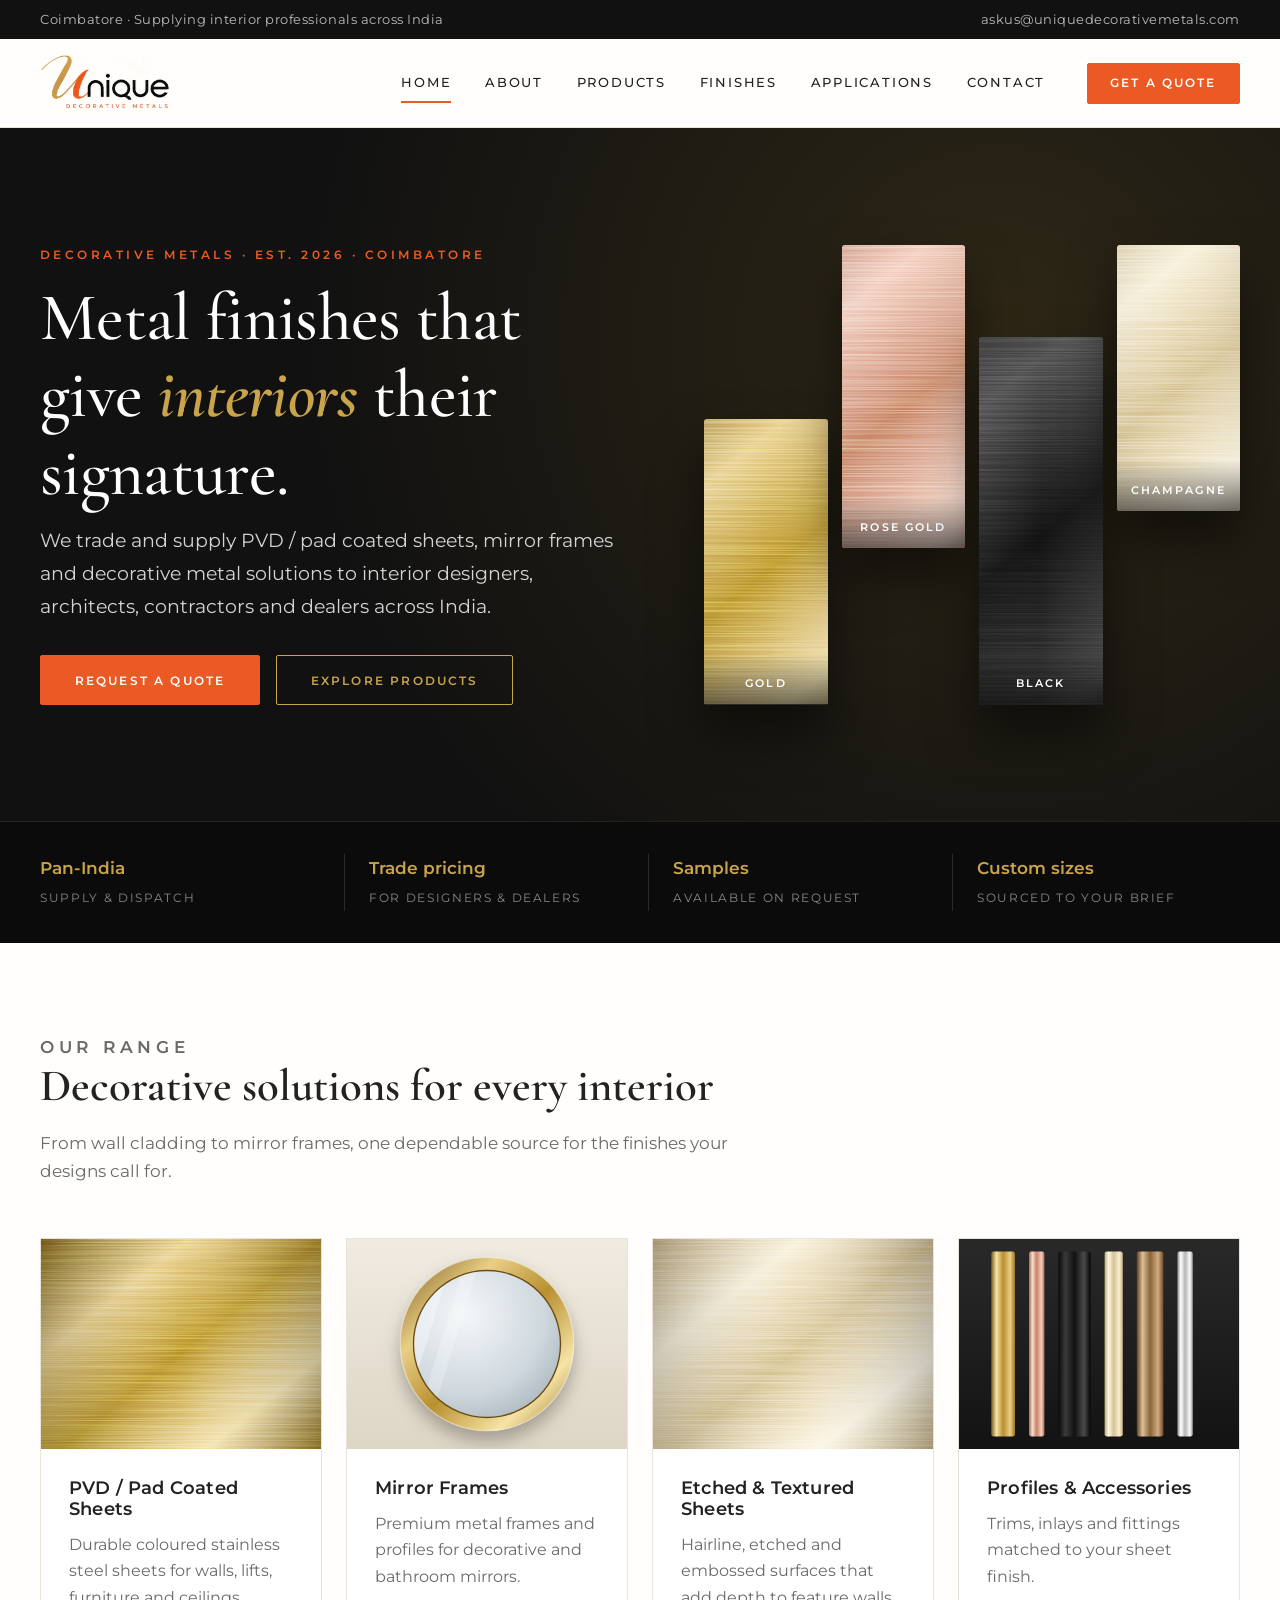
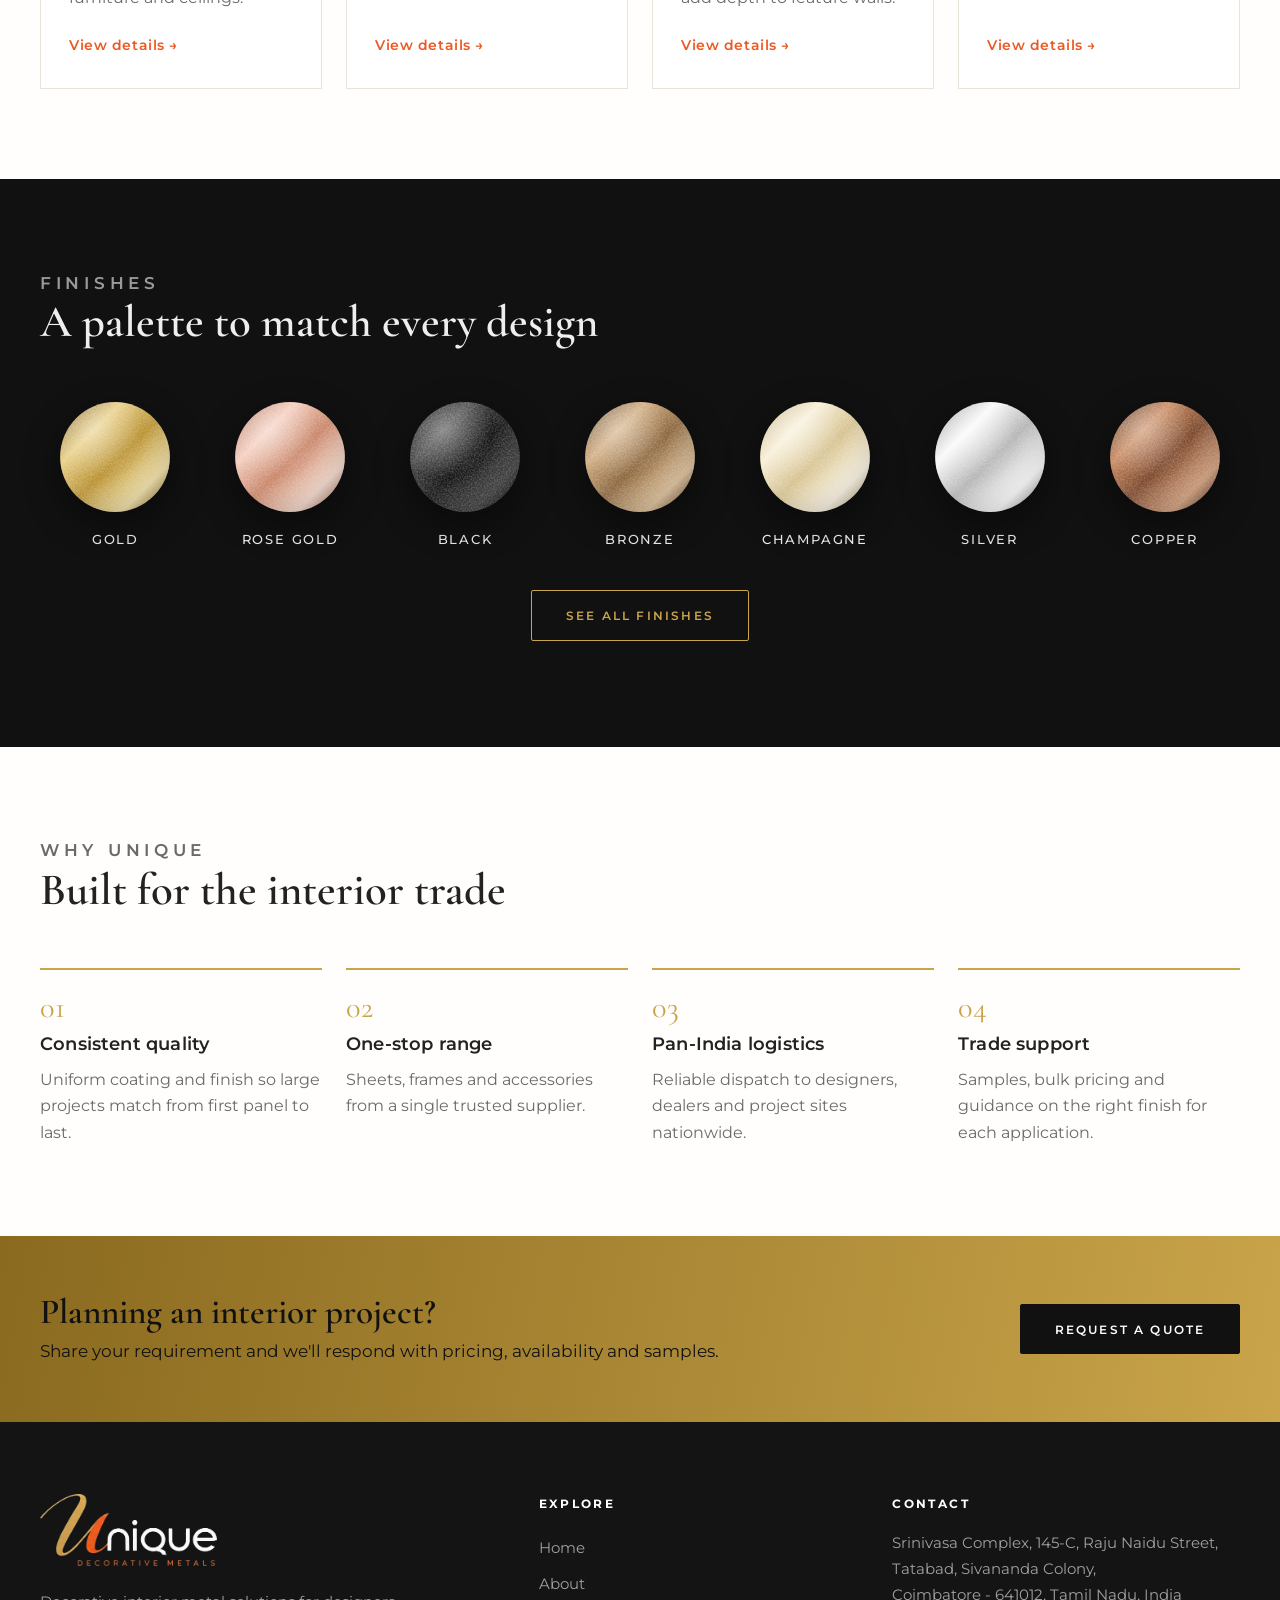
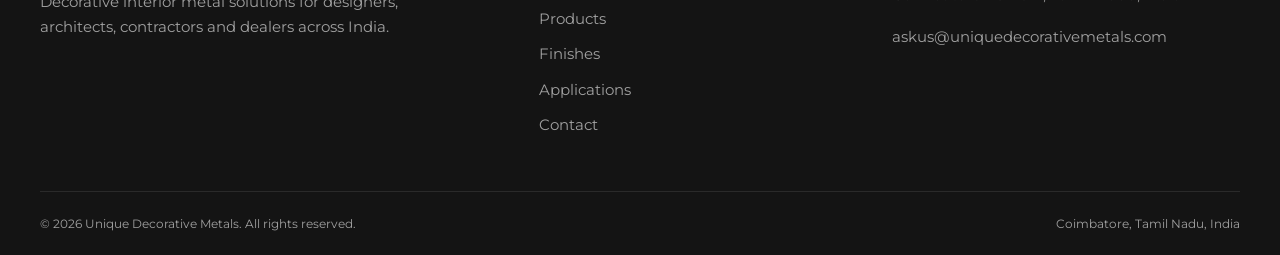
==== commit 1efe4b10: "Remove phone/WhatsApp placeholders, set contact email, email-based enquiry form Co-Authored-By: Clau" ====
--- a/index.html
+++ b/index.html
@@ -16,7 +16,7 @@
 </head>
 <body>
 <a class="skip" href="#main">Skip to content</a>
-<div class="topbar"><div class="wrap"><span>Coimbatore · Supplying interior professionals across India</span><span><a href="tel:+910000000000">+91 00000 00000</a> · <a href="mailto:info@example.com">info@example.com</a></span></div></div>
+<div class="topbar"><div class="wrap"><span>Coimbatore · Supplying interior professionals across India</span><span><a href="mailto:askus@uniquedecorativemetals.com">askus@uniquedecorativemetals.com</a></span></div></div>
 <header class="site-header"><div class="wrap nav">
 <a href="index.html" class="brand" aria-label="Unique Decorative Metals home"><img src="assets/logo.png" alt="Unique Decorative Metals" width="222" height="96"></a>
 <button class="menu-btn" aria-label="Menu" aria-expanded="false" aria-controls="menu"><span></span><span></span><span></span></button>
@@ -65,9 +65,8 @@
 <footer class="site-footer"><div class="wrap foot-grid">
 <div><img src="assets/logo-reverse.png" alt="Unique Decorative Metals" width="217" height="88"><p>Decorative interior metal solutions for designers, architects, contractors and dealers across India.</p></div>
 <div><h4>Explore</h4><a href="index.html">Home</a><a href="about.html">About</a><a href="products.html">Products</a><a href="finishes.html">Finishes</a><a href="applications.html">Applications</a><a href="contact.html">Contact</a></div>
-<div><h4>Contact</h4><address>Srinivasa Complex, 145-C, Raju Naidu Street,<br>Tatabad, Sivananda Colony,<br>Coimbatore - 641012, Tamil Nadu, India</address><a href="tel:+910000000000">+91 00000 00000</a><a href="mailto:info@example.com">info@example.com</a></div>
+<div><h4>Contact</h4><address>Srinivasa Complex, 145-C, Raju Naidu Street,<br>Tatabad, Sivananda Colony,<br>Coimbatore - 641012, Tamil Nadu, India</address><a href="mailto:askus@uniquedecorativemetals.com">askus@uniquedecorativemetals.com</a></div>
 </div><div class="wrap legal"><span>© <span id="yr">2026</span> Unique Decorative Metals. All rights reserved.</span><span>Coimbatore, Tamil Nadu, India</span></div></footer>
-<a class="wa-float" href="https://wa.me/910000000000" aria-label="Chat on WhatsApp" target="_blank" rel="noopener"><svg viewBox="0 0 24 24" width="22" height="22" fill="currentColor" aria-hidden="true"><path d="M12 2a10 10 0 0 0-8.6 15.1L2 22l5-1.3A10 10 0 1 0 12 2zm5.2 14.1c-.2.6-1.3 1.2-1.8 1.2-.5.1-1 .2-3.3-.7-2.8-1.2-4.6-4-4.7-4.2-.1-.2-1.1-1.5-1.1-2.8s.7-2 1-2.3c.2-.3.5-.3.7-.3h.5c.2 0 .4 0 .6.5l.8 2c.1.2.1.3 0 .5l-.3.4-.4.5c-.1.1-.3.3-.1.6.2.3.8 1.3 1.8 2.1 1.2 1 2.2 1.3 2.5 1.5.3.1.5.1.6-.1l.9-1.1c.2-.3.4-.2.6-.1l1.9.9c.3.1.5.2.6.3.1.2.1.8-.1 1.4z"/></svg><span>WhatsApp</span></a>
 <script src="script.js"></script>
 </body>
 </html>
--- a/styles.css
+++ b/styles.css
@@ -158,7 +158,6 @@
 .foot-grid a:hover{color:var(--gold)}
 .foot-grid address{margin-bottom:.7rem}
 .legal{display:flex;justify-content:space-between;gap:1rem;flex-wrap:wrap;border-top:1px solid #2a2a2a;padding:1.3rem 0;font-size:.78rem}
-.wa-float{position:fixed;right:18px;bottom:18px;background:#25d366;color:#fff;padding:.75rem 1.1rem;border-radius:99px;font-weight:600;font-size:.8rem;text-decoration:none;box-shadow:0 6px 18px rgba(0,0,0,.28);z-index:60;display:flex;gap:.5rem;align-items:center}
 
 @media(max-width:900px){
   .hero-grid,.split,.prod,.contact-grid{grid-template-columns:1fr;gap:2rem}
@@ -188,7 +187,6 @@
   .brand img{height:46px}
   .row2{grid-template-columns:1fr}
   .foot-grid{grid-template-columns:1fr}
-  .wa-float span{display:none}.wa-float{padding:.9rem}
   .clist li{grid-template-columns:1fr;gap:.2rem}
 }
 @media(prefers-reduced-motion:reduce){*{transition:none!important;scroll-behavior:auto!important}}
